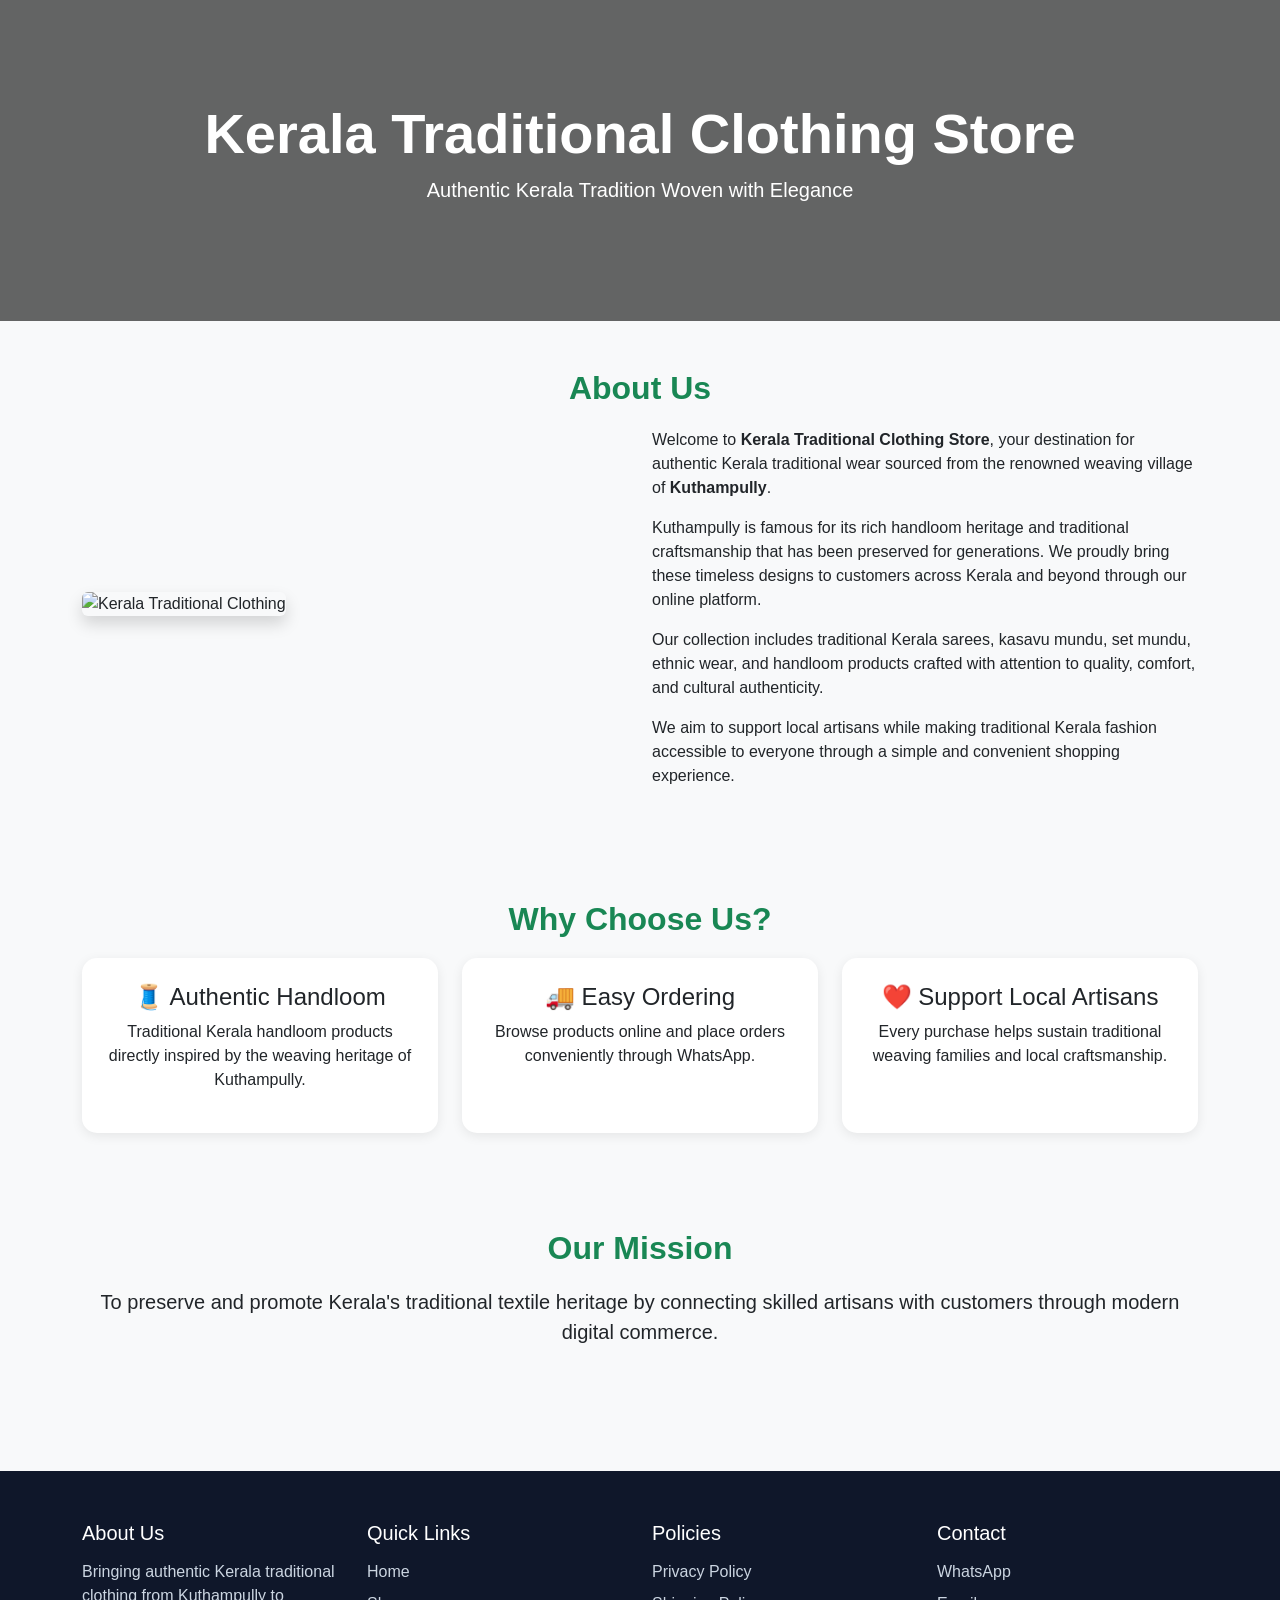
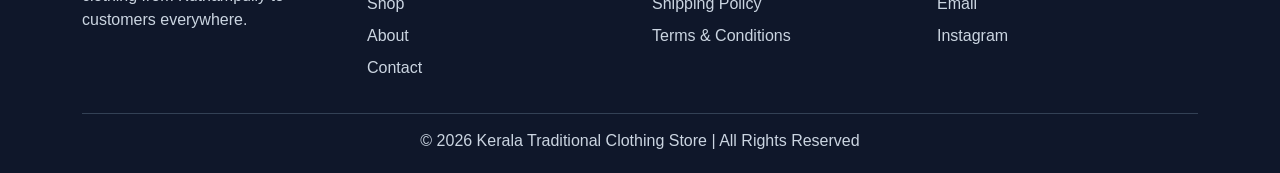
==== about.html @ 45ef2269 "feat: Add core functionality for Kerala Traditional Clothing Store - Implemented sticky navbar with " ====
<!DOCTYPE html>
<html lang="en">

<head>
    <meta charset="UTF-8">
    <meta name="viewport" content="width=device-width, initial-scale=1.0">
    <title>About Us | Kerala Traditional Clothing Store</title>

    <link href="https://cdn.jsdelivr.net/npm/bootstrap@5.3.0/dist/css/bootstrap.min.css" rel="stylesheet">

    <style>
        body {
            background: #f8f9fa;
            font-family: "Segoe UI", sans-serif;
        }

        .hero-section {
            background: linear-gradient(rgba(0,0,0,.6), rgba(0,0,0,.6)),
                        url('https://images.unsplash.com/photo-1521572267360-ee0c2909d518');
            background-size: cover;
            background-position: center;
            color: white;
            padding: 100px 0;
            text-align: center;
        }

        .section-title {
            font-weight: 700;
            margin-bottom: 20px;
            color: #198754;
        }

        .feature-box {
            background: #fff;
            border-radius: 15px;
            padding: 25px;
            height: 100%;
            box-shadow: 0 3px 12px rgba(0,0,0,.08);
            transition: 0.3s;
        }

        .feature-box:hover {
            transform: translateY(-5px);
        }

        .footer {
            background: #0f172a;
            color: #cbd5e1;
            padding: 50px 0 20px;
            margin-top: 60px;
        }

        .footer h5 {
            color: white;
            margin-bottom: 15px;
        }

        .footer a {
            color: #cbd5e1;
            text-decoration: none;
            display: block;
            margin-bottom: 8px;
        }

        .footer a:hover {
            color: white;
        }

        .footer-bottom {
            border-top: 1px solid #334155;
            margin-top: 25px;
            padding-top: 15px;
            text-align: center;
        }
    </style>
</head>

<body>

    <!-- Hero Section -->
    <section class="hero-section">
        <div class="container">
            <h1 class="display-4 fw-bold">Kerala Traditional Clothing Store</h1>
            <p class="lead">Authentic Kerala Tradition Woven with Elegance</p>
        </div>
    </section>

    <!-- About -->
    <section class="py-5">
        <div class="container">

            <h2 class="section-title text-center">About Us</h2>

            <div class="row align-items-center">

                <div class="col-lg-6 mb-4">
                    <img src="https://images.unsplash.com/photo-1521572267360-ee0c2909d518"
                        class="img-fluid rounded shadow"
                        alt="Kerala Traditional Clothing">
                </div>

                <div class="col-lg-6">
                    <p>
                        Welcome to <strong>Kerala Traditional Clothing Store</strong>,
                        your destination for authentic Kerala traditional wear sourced
                        from the renowned weaving village of
                        <strong>Kuthampully</strong>.
                    </p>

                    <p>
                        Kuthampully is famous for its rich handloom heritage and
                        traditional craftsmanship that has been preserved for generations.
                        We proudly bring these timeless designs to customers across
                        Kerala and beyond through our online platform.
                    </p>

                    <p>
                        Our collection includes traditional Kerala sarees, kasavu
                        mundu, set mundu, ethnic wear, and handloom products crafted
                        with attention to quality, comfort, and cultural authenticity.
                    </p>

                    <p>
                        We aim to support local artisans while making traditional Kerala
                        fashion accessible to everyone through a simple and convenient
                        shopping experience.
                    </p>

                </div>

            </div>
        </div>
    </section>

    <!-- Features -->
    <section class="py-5 bg-light">
        <div class="container">

            <h2 class="section-title text-center">Why Choose Us?</h2>

            <div class="row g-4">

                <div class="col-md-4">
                    <div class="feature-box text-center">
                        <h4>🧵 Authentic Handloom</h4>
                        <p>
                            Traditional Kerala handloom products directly inspired by
                            the weaving heritage of Kuthampully.
                        </p>
                    </div>
                </div>

                <div class="col-md-4">
                    <div class="feature-box text-center">
                        <h4>🚚 Easy Ordering</h4>
                        <p>
                            Browse products online and place orders conveniently through
                            WhatsApp.
                        </p>
                    </div>
                </div>

                <div class="col-md-4">
                    <div class="feature-box text-center">
                        <h4>❤️ Support Local Artisans</h4>
                        <p>
                            Every purchase helps sustain traditional weaving families
                            and local craftsmanship.
                        </p>
                    </div>
                </div>

            </div>

        </div>
    </section>

    <!-- Mission -->
    <section class="py-5">
        <div class="container text-center">

            <h2 class="section-title">Our Mission</h2>

            <p class="lead">
                To preserve and promote Kerala's traditional textile heritage by
                connecting skilled artisans with customers through modern digital
                commerce.
            </p>

        </div>
    </section>

    <!-- Footer -->
    <footer class="footer">

        <div class="container">

            <div class="row">

                <div class="col-md-3">
                    <h5>About Us</h5>
                    <p>
                        Bringing authentic Kerala traditional clothing from
                        Kuthampully to customers everywhere.
                    </p>
                </div>

                <div class="col-md-3">
                    <h5>Quick Links</h5>
                    <a href="index.html">Home</a>
                    <a href="shop.html">Shop</a>
                    <a href="about.html">About</a>
                    <a href="contact.html">Contact</a>
                </div>

                <div class="col-md-3">
                    <h5>Policies</h5>
                    <a href="privacy-policy.html">Privacy Policy</a>
                    <a href="shipping-policy.html">Shipping Policy</a>
                    <a href="terms-and-conditions.html">Terms & Conditions</a>
                </div>

                <div class="col-md-3">
                    <h5>Contact</h5>
                    <a href="#">WhatsApp</a>
                    <a href="mailto:info@example.com">Email</a>
                    <a href="#">Instagram</a>
                </div>

            </div>

            <div class="footer-bottom">
                © 2026 Kerala Traditional Clothing Store | All Rights Reserved
            </div>

        </div>

    </footer>

</body>
</html>
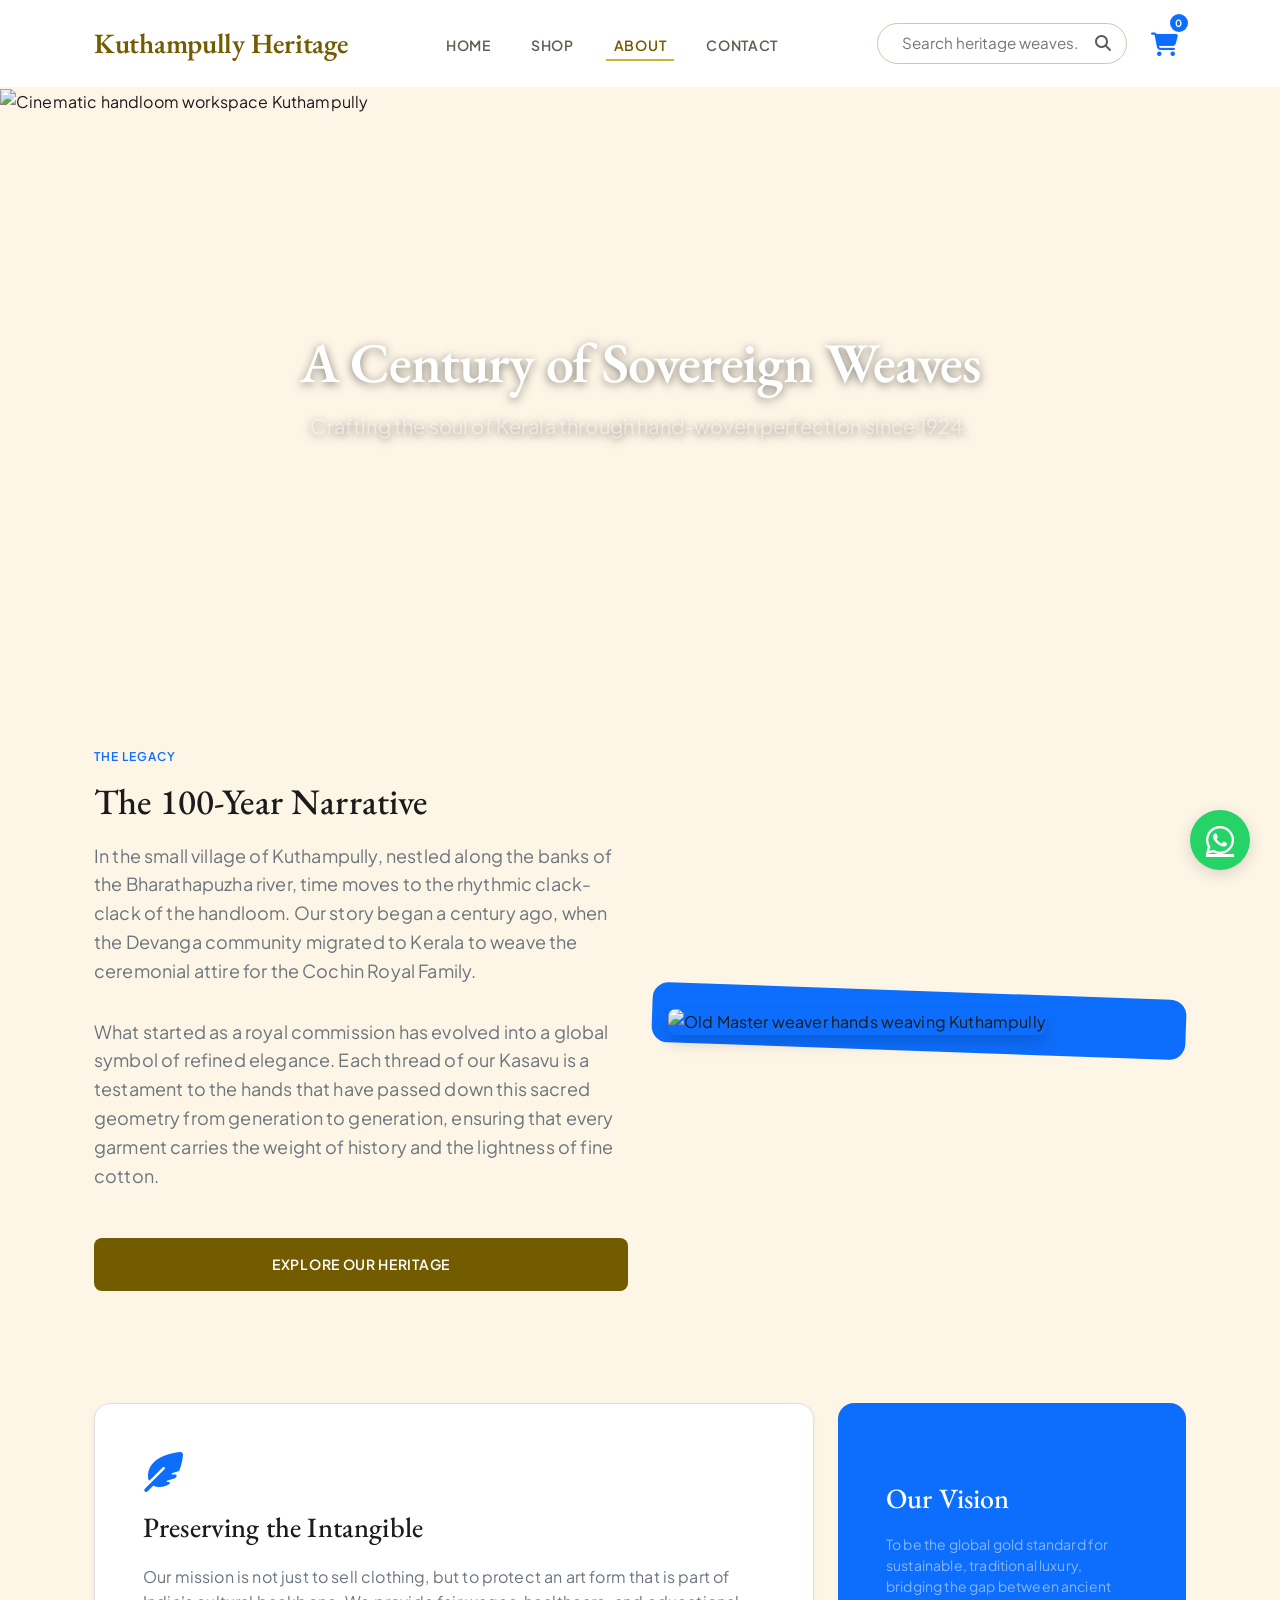
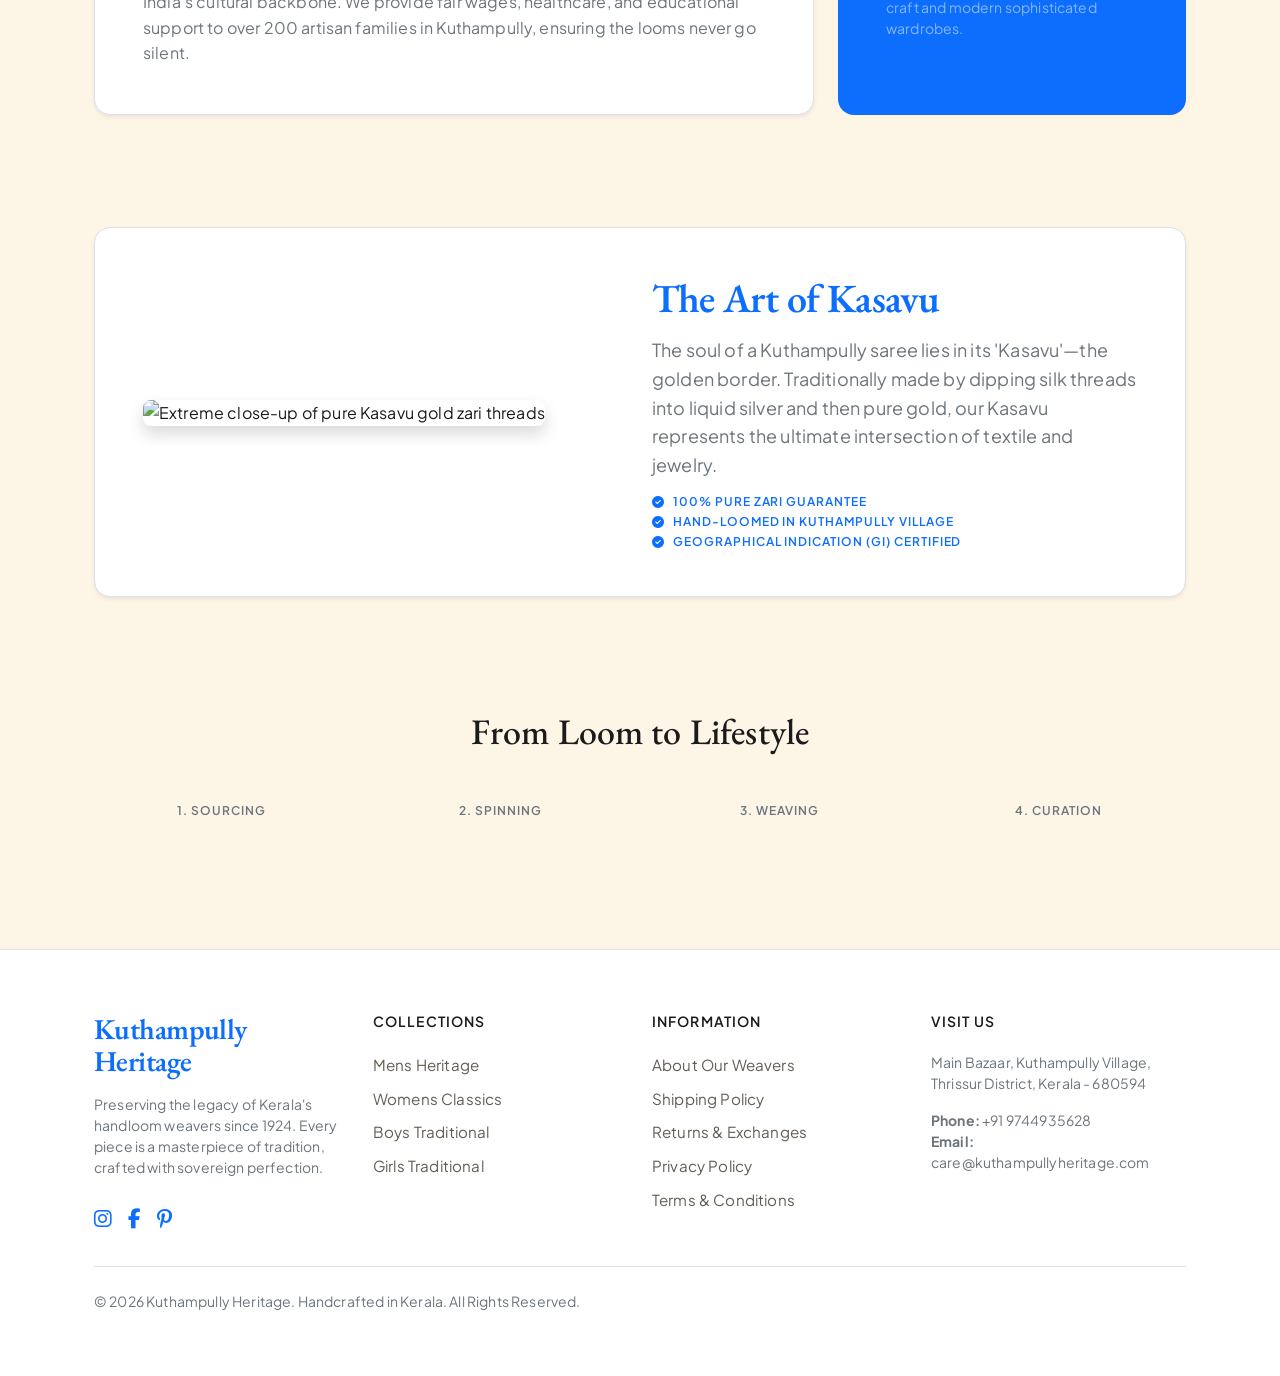
==== commit 71f8881a: "Refactor product and shop pages for Kuthampully Heritage branding; enhance cart functionality with n" ====
--- a/about.html
+++ b/about.html
@@ -1,241 +1,173 @@
 <!DOCTYPE html>
 <html lang="en">
+<head>
+  <meta charset="UTF-8">
+  <meta name="viewport" content="width=device-width, initial-scale=1.0">
+  <title>Our Story | Kuthampully Heritage</title>
+  <meta name="description" content="Learn about our 100-year history. Supporting over 200 weaving families in Kuthampully, Kerala.">
+  
+  <!-- Bootstrap 5 -->
+  <link href="https://cdn.jsdelivr.net/npm/bootstrap@5.3.2/dist/css/bootstrap.min.css" rel="stylesheet">
+  
+  <!-- FontAwesome 6 -->
+  <link href="https://cdnjs.cloudflare.com/ajax/libs/font-awesome/6.4.0/css/all.min.css" rel="stylesheet">
+  
+  <!-- Custom CSS -->
+  <link href="assets/css/style.css" rel="stylesheet">
+</head>
+<body class="bg-surface text-on-surface">
 
-<head>
-    <meta charset="UTF-8">
-    <meta name="viewport" content="width=device-width, initial-scale=1.0">
-    <title>About Us | Kerala Traditional Clothing Store</title>
+  <!-- Header Section -->
+  <header id="site-header"></header>
 
-    <link href="https://cdn.jsdelivr.net/npm/bootstrap@5.3.0/dist/css/bootstrap.min.css" rel="stylesheet">
+  <!-- Hero Section -->
+  <header class="position-relative w-100 overflow-hidden d-flex align-items-center justify-content-center" style="height: 600px;">
+    <div class="position-absolute inset-0 w-100 h-100 z-0">
+      <img class="w-100 h-100 object-fit-cover filter brightness-50" src="https://lh3.googleusercontent.com/aida-public/[base64]" alt="Cinematic handloom workspace Kuthampully">
+    </div>
+    <div class="position-relative z-1 text-center text-white px-3 max-w-lg" style="max-width: 800px;">
+      <h1 class="font-display-lg text-white mb-3" style="font-size: 3.5rem; text-shadow: 0 2px 10px rgba(0,0,0,0.5);">A Century of Sovereign Weaves</h1>
+      <p class="font-body-xl text-white-50 m-0" style="text-shadow: 0 2px 8px rgba(0,0,0,0.5);">Crafting the soul of Kerala through hand-woven perfection since 1924.</p>
+    </div>
+  </header>
 
-    <style>
-        body {
-            background: #f8f9fa;
-            font-family: "Segoe UI", sans-serif;
-        }
-
-        .hero-section {
-            background: linear-gradient(rgba(0,0,0,.6), rgba(0,0,0,.6)),
-                        url('https://images.unsplash.com/photo-1521572267360-ee0c2909d518');
-            background-size: cover;
-            background-position: center;
-            color: white;
-            padding: 100px 0;
-            text-align: center;
-        }
-
-        .section-title {
-            font-weight: 700;
-            margin-bottom: 20px;
-            color: #198754;
-        }
-
-        .feature-box {
-            background: #fff;
-            border-radius: 15px;
-            padding: 25px;
-            height: 100%;
-            box-shadow: 0 3px 12px rgba(0,0,0,.08);
-            transition: 0.3s;
-        }
-
-        .feature-box:hover {
-            transform: translateY(-5px);
-        }
-
-        .footer {
-            background: #0f172a;
-            color: #cbd5e1;
-            padding: 50px 0 20px;
-            margin-top: 60px;
-        }
-
-        .footer h5 {
-            color: white;
-            margin-bottom: 15px;
-        }
-
-        .footer a {
-            color: #cbd5e1;
-            text-decoration: none;
-            display: block;
-            margin-bottom: 8px;
-        }
-
-        .footer a:hover {
-            color: white;
-        }
-
-        .footer-bottom {
-            border-top: 1px solid #334155;
-            margin-top: 25px;
-            padding-top: 15px;
-            text-align: center;
-        }
-    </style>
-</head>
-
-<body>
-
-    <!-- Hero Section -->
-    <section class="hero-section">
-        <div class="container">
-            <h1 class="display-4 fw-bold">Kerala Traditional Clothing Store</h1>
-            <p class="lead">Authentic Kerala Tradition Woven with Elegance</p>
+  <!-- Main Narrative Area -->
+  <main class="container max-w-container-max-width px-3 px-md-4 py-stack-xl d-flex flex-column gap-5">
+    
+    <!-- Narrative Brand section -->
+    <section class="row g-stack-lg align-items-center">
+      <div class="col-12 col-lg-6 d-flex flex-column gap-3">
+        <span class="font-label-md text-primary tracking-widest uppercase">The Legacy</span>
+        <h2 class="font-headline-xl text-neutral-dark mb-0" style="font-size: 2.25rem;">The 100-Year Narrative</h2>
+        <div class="d-flex flex-column gap-3 font-body-lg text-secondary">
+          <p>In the small village of Kuthampully, nestled along the banks of the Bharathapuzha river, time moves to the rhythmic clack-clack of the handloom. Our story began a century ago, when the Devanga community migrated to Kerala to weave the ceremonial attire for the Cochin Royal Family.</p>
+          <p>What started as a royal commission has evolved into a global symbol of refined elegance. Each thread of our Kasavu is a testament to the hands that have passed down this sacred geometry from generation to generation, ensuring that every garment carries the weight of history and the lightness of fine cotton.</p>
         </div>
+        <button class="btn btn-primary-luxe mt-3 py-3 px-4 w-fit" onclick="window.location.href='shop.html'">
+          Explore Our Heritage
+        </button>
+      </div>
+      <div class="col-12 col-lg-6">
+        <div class="position-relative p-3">
+          <div class="position-absolute bg-primary bg-opacity-5 rounded-4" style="inset: 0; transform: rotate(2deg); border-radius: 20px;"></div>
+          <img class="position-relative z-1 rounded-3 shadow w-100 object-fit-cover" style="aspect-ratio: 4/5; border-radius: 16px;" src="https://lh3.googleusercontent.com/aida-public/[base64]" alt="Old Master weaver hands weaving Kuthampully">
+        </div>
+      </div>
     </section>
 
-    <!-- About -->
-    <section class="py-5">
-        <div class="container">
+    <!-- Mission & Vision Bento Grid -->
+    <section class="py-stack-xl">
+      <div class="row g-4">
+        
+        <!-- Left: Preserving block (2 Columns wide) -->
+        <div class="col-12 col-md-8">
+          <div class="bg-white p-5 rounded-4 shadow-sm border h-100 d-flex flex-column justify-content-center" style="border-radius: 16px;">
+            <i class="fa-solid fa-feather-pointed text-primary mb-3" style="font-size: 2.5rem;"></i>
+            <h3 class="font-headline-lg text-neutral-dark mb-3" style="font-size: 1.75rem;">Preserving the Intangible</h3>
+            <p class="font-body-md text-secondary m-0 leading-relaxed">
+              Our mission is not just to sell clothing, but to protect an art form that is part of India's cultural backbone. We provide fair wages, healthcare, and educational support to over 200 artisan families in Kuthampully, ensuring the looms never go silent.
+            </p>
+          </div>
+        </div>
 
-            <h2 class="section-title text-center">About Us</h2>
+        <!-- Right: Vision block (1 Column wide) -->
+        <div class="col-12 col-md-4">
+          <div class="bg-primary text-white p-5 rounded-4 h-100 d-flex flex-column justify-content-center" style="border-radius: 16px;">
+            <h3 class="font-headline-lg text-white mb-3" style="font-size: 1.75rem;">Our Vision</h3>
+            <p class="font-body-sm text-white-50 m-0 leading-relaxed">
+              To be the global gold standard for sustainable, traditional luxury, bridging the gap between ancient craft and modern sophisticated wardrobes.
+            </p>
+          </div>
+        </div>
 
-            <div class="row align-items-center">
-
-                <div class="col-lg-6 mb-4">
-                    <img src="https://images.unsplash.com/photo-1521572267360-ee0c2909d518"
-                        class="img-fluid rounded shadow"
-                        alt="Kerala Traditional Clothing">
-                </div>
-
-                <div class="col-lg-6">
-                    <p>
-                        Welcome to <strong>Kerala Traditional Clothing Store</strong>,
-                        your destination for authentic Kerala traditional wear sourced
-                        from the renowned weaving village of
-                        <strong>Kuthampully</strong>.
-                    </p>
-
-                    <p>
-                        Kuthampully is famous for its rich handloom heritage and
-                        traditional craftsmanship that has been preserved for generations.
-                        We proudly bring these timeless designs to customers across
-                        Kerala and beyond through our online platform.
-                    </p>
-
-                    <p>
-                        Our collection includes traditional Kerala sarees, kasavu
-                        mundu, set mundu, ethnic wear, and handloom products crafted
-                        with attention to quality, comfort, and cultural authenticity.
-                    </p>
-
-                    <p>
-                        We aim to support local artisans while making traditional Kerala
-                        fashion accessible to everyone through a simple and convenient
-                        shopping experience.
-                    </p>
-
-                </div>
-
-            </div>
-        </div>
+      </div>
     </section>
 
-    <!-- Features -->
-    <section class="py-5 bg-light">
-        <div class="container">
-
-            <h2 class="section-title text-center">Why Choose Us?</h2>
-
-            <div class="row g-4">
-
-                <div class="col-md-4">
-                    <div class="feature-box text-center">
-                        <h4>🧵 Authentic Handloom</h4>
-                        <p>
-                            Traditional Kerala handloom products directly inspired by
-                            the weaving heritage of Kuthampully.
-                        </p>
-                    </div>
-                </div>
-
-                <div class="col-md-4">
-                    <div class="feature-box text-center">
-                        <h4>🚚 Easy Ordering</h4>
-                        <p>
-                            Browse products online and place orders conveniently through
-                            WhatsApp.
-                        </p>
-                    </div>
-                </div>
-
-                <div class="col-md-4">
-                    <div class="feature-box text-center">
-                        <h4>❤️ Support Local Artisans</h4>
-                        <p>
-                            Every purchase helps sustain traditional weaving families
-                            and local craftsmanship.
-                        </p>
-                    </div>
-                </div>
-
-            </div>
-
+    <!-- The Kasavu Spotlight -->
+    <section class="bg-white p-4 p-md-5 rounded-4 shadow-sm border" style="border-radius: 16px;">
+      <div class="row g-stack-lg align-items-center">
+        <!-- Zari Image -->
+        <div class="col-12 col-lg-6">
+          <img class="w-100 rounded-3 shadow object-fit-cover" style="max-height: 400px;" src="https://lh3.googleusercontent.com/aida-public/[base64]" alt="Extreme close-up of pure Kasavu gold zari threads">
         </div>
+        <!-- Zari Details -->
+        <div class="col-12 col-lg-6 d-flex flex-column gap-3">
+          <h2 class="font-display-lg text-primary m-0" style="font-size: 2.5rem;">The Art of Kasavu</h2>
+          <p class="font-body-lg text-secondary m-0 leading-relaxed">
+            The soul of a Kuthampully saree lies in its 'Kasavu'—the golden border. Traditionally made by dipping silk threads into liquid silver and then pure gold, our Kasavu represents the ultimate intersection of textile and jewelry.
+          </p>
+          <ul class="list-unstyled d-flex flex-column gap-2 m-0 font-label-lg text-primary" style="font-size: 12px;">
+            <li class="d-flex align-items-center gap-2">
+              <i class="fa-solid fa-circle-check"></i>
+              <span>100% Pure Zari Guarantee</span>
+            </li>
+            <li class="d-flex align-items-center gap-2">
+              <i class="fa-solid fa-circle-check"></i>
+              <span>Hand-loomed in Kuthampully Village</span>
+            </li>
+            <li class="d-flex align-items-center gap-2">
+              <i class="fa-solid fa-circle-check"></i>
+              <span>Geographical Indication (GI) Certified</span>
+            </li>
+          </ul>
+        </div>
+      </div>
     </section>
 
-    <!-- Mission -->
-    <section class="py-5">
-        <div class="container text-center">
+    <!-- Craftsmanship Grid -->
+    <section class="py-stack-xl text-center d-flex flex-column gap-4">
+      <h2 class="font-headline-xl text-neutral-dark m-0" style="font-size: 2.25rem;">From Loom to Lifestyle</h2>
+      
+      <div class="row g-4">
+        <!-- Card 1: Sourcing -->
+        <div class="col-6 col-md-3 group">
+          <div class="ratio ratio-3x4 overflow-hidden rounded-3 mb-3 shadow-sm" style="border-radius: 12px;">
+            <img class="w-100 h-100 object-fit-cover bento-img" src="https://lh3.googleusercontent.com/aida-public/[base64]" alt="Sourcing natural dyes">
+          </div>
+          <span class="font-label-md text-secondary tracking-wider">1. Sourcing</span>
+        </div>
 
-            <h2 class="section-title">Our Mission</h2>
+        <!-- Card 2: Spinning -->
+        <div class="col-6 col-md-3 group">
+          <div class="ratio ratio-3x4 overflow-hidden rounded-3 mb-3 shadow-sm" style="border-radius: 12px;">
+            <img class="w-100 h-100 object-fit-cover bento-img" src="https://lh3.googleusercontent.com/aida-public/[base64]" alt="Cotton thread spinning">
+          </div>
+          <span class="font-label-md text-secondary tracking-wider">2. Spinning</span>
+        </div>
 
-            <p class="lead">
-                To preserve and promote Kerala's traditional textile heritage by
-                connecting skilled artisans with customers through modern digital
-                commerce.
-            </p>
+        <!-- Card 3: Weaving -->
+        <div class="col-6 col-md-3 group">
+          <div class="ratio ratio-3x4 overflow-hidden rounded-3 mb-3 shadow-sm" style="border-radius: 12px;">
+            <img class="w-100 h-100 object-fit-cover bento-img" src="https://lh3.googleusercontent.com/aida-public/[base64]" alt="Manual pit loom weaving">
+          </div>
+          <span class="font-label-md text-secondary tracking-wider">3. Weaving</span>
+        </div>
 
+        <!-- Card 4: Curation -->
+        <div class="col-6 col-md-3 group">
+          <div class="ratio ratio-3x4 overflow-hidden rounded-3 mb-3 shadow-sm" style="border-radius: 12px;">
+            <img class="w-100 h-100 object-fit-cover bento-img" src="https://lh3.googleusercontent.com/aida-public/[base64]" alt="Quality curation checks">
+          </div>
+          <span class="font-label-md text-secondary tracking-wider">4. Curation</span>
         </div>
+      </div>
     </section>
 
-    <!-- Footer -->
-    <footer class="footer">
+  </main>
 
-        <div class="container">
+  <!-- Footer Section -->
+  <footer id="site-footer"></footer>
 
-            <div class="row">
+  <!-- Floating WhatsApp Action -->
+  <a class="whatsapp-float" href="https://wa.me/919847012345" target="_blank" title="Order via WhatsApp">
+    <i class="fa-brands fa-whatsapp"></i>
+  </a>
 
-                <div class="col-md-3">
-                    <h5>About Us</h5>
-                    <p>
-                        Bringing authentic Kerala traditional clothing from
-                        Kuthampully to customers everywhere.
-                    </p>
-                </div>
-
-                <div class="col-md-3">
-                    <h5>Quick Links</h5>
-                    <a href="index.html">Home</a>
-                    <a href="shop.html">Shop</a>
-                    <a href="about.html">About</a>
-                    <a href="contact.html">Contact</a>
-                </div>
-
-                <div class="col-md-3">
-                    <h5>Policies</h5>
-                    <a href="privacy-policy.html">Privacy Policy</a>
-                    <a href="shipping-policy.html">Shipping Policy</a>
-                    <a href="terms-and-conditions.html">Terms & Conditions</a>
-                </div>
-
-                <div class="col-md-3">
-                    <h5>Contact</h5>
-                    <a href="#">WhatsApp</a>
-                    <a href="mailto:info@example.com">Email</a>
-                    <a href="#">Instagram</a>
-                </div>
-
-            </div>
-
-            <div class="footer-bottom">
-                © 2026 Kerala Traditional Clothing Store | All Rights Reserved
-            </div>
-
-        </div>
-
-    </footer>
+  <!-- Scripts -->
+  <script src="assets/js/utils.js" type="module"></script>
+  <script src="assets/js/navbar.js" type="module"></script>
+  <script src="assets/js/cart.js" type="module"></script>
+  <script src="assets/js/footer.js" type="module"></script>
 
 </body>
 </html>
--- a/assets/css/style.css
+++ b/assets/css/style.css
@@ -0,0 +1,481 @@
+@import url('https://fonts.googleapis.com/css2?family=EB+Garamond:ital,wght@0,400..700;1,400..700&family=Plus+Jakarta+Sans:ital,wght@0,200..800;1,200..800&display=swap');
+
+/* Kerala Heritage Luxury Design System */
+:root {
+  --color-primary: #735c00;            /* Kasavu Gold (Deep) */
+  --color-primary-gold: #d4af37;       /* Kasavu Gold (Bright) */
+  --color-secondary: #635e53;          /* Warm Slate Gray */
+  --color-tertiary: #166d13;           /* Emerald Green */
+  --color-tertiary-light: #71c662;     /* Light Emerald Green */
+  --color-bg-base: #fdf5e6;            /* Warm Cream Background */
+  --color-surface-white: #ffffff;      /* Card/Surface White */
+  --color-neutral-dark: #1c1b1b;       /* Deep Charcoal Text */
+  --color-border-subtle: #d0c5af;      /* Soft Outline Gold */
+  --color-container-low: #f6f3f2;      /* Off-white */
+  --color-container-high: #eae7e7;     /* Light Grey */
+  --color-whatsapp: #25d366;           /* WhatsApp Green */
+
+  /* Fonts */
+  --font-display: 'EB Garamond', serif;
+  --font-sans: 'Plus Jakarta Sans', sans-serif;
+  
+  /* Layout scale */
+  --container-max-width: 1280px;
+}
+
+/* Base resets & styling */
+body {
+  background-color: var(--color-bg-base);
+  color: var(--color-neutral-dark);
+  font-family: var(--font-sans);
+  font-size: 16px;
+  line-height: 1.6;
+  letter-spacing: 0.01em;
+  overflow-x: hidden;
+  transition: background-color 0.3s ease;
+}
+
+/* Typography styles */
+.font-display-lg {
+  font-family: var(--font-display);
+  font-weight: 600;
+  line-height: 1.1;
+  letter-spacing: -0.02em;
+}
+.font-headline-xl {
+  font-family: var(--font-display);
+  font-weight: 500;
+  line-height: 1.3;
+}
+.font-headline-lg {
+  font-family: var(--font-display);
+  font-weight: 500;
+  line-height: 1.4;
+}
+.font-body-xl {
+  font-family: var(--font-sans);
+  font-weight: 400;
+  line-height: 1.6;
+  font-size: 1.25rem; /* 20px */
+}
+.font-body-lg {
+  font-family: var(--font-sans);
+  font-weight: 400;
+  line-height: 1.6;
+  font-size: 1.125rem; /* 18px */
+}
+.font-body-md {
+  font-family: var(--font-sans);
+  font-weight: 400;
+  line-height: 1.6;
+  font-size: 1rem; /* 16px */
+}
+.font-body-sm {
+  font-family: var(--font-sans);
+  font-weight: 400;
+  line-height: 1.5;
+  font-size: 0.875rem; /* 14px */
+}
+.font-label-lg {
+  font-family: var(--font-sans);
+  font-size: 0.875rem; /* 14px */
+  font-weight: 600;
+  line-height: 1;
+  letter-spacing: 0.08em;
+  text-transform: uppercase;
+}
+.font-label-md {
+  font-family: var(--font-sans);
+  font-size: 0.75rem; /* 12px */
+  font-weight: 600;
+  line-height: 1;
+  letter-spacing: 0.08em;
+  text-transform: uppercase;
+}
+
+/* Scroll Smoothing */
+html {
+  scroll-behavior: smooth;
+}
+
+/* Custom elevations and elements */
+.luxury-card {
+  background-color: var(--color-surface-white);
+  box-shadow: 0px 4px 20px rgba(28, 27, 27, 0.04);
+  border-radius: 16px;
+  border: 1px solid rgba(208, 197, 175, 0.15);
+  transition: transform 0.3s cubic-bezier(0.16, 1, 0.3, 1), box-shadow 0.3s ease;
+}
+.luxury-card:hover {
+  transform: translateY(-4px);
+  box-shadow: 0px 12px 30px rgba(28, 27, 27, 0.08);
+}
+
+.soft-elevation {
+  box-shadow: 0px 4px 20px rgba(28, 27, 27, 0.04);
+}
+
+.hero-gradient {
+  background: linear-gradient(to bottom, rgba(252, 249, 248, 0) 0%, rgba(252, 249, 248, 0.8) 100%);
+}
+
+.kasavu-shimmer {
+  background: linear-gradient(90deg, transparent, rgba(212, 175, 55, 0.1), transparent);
+  background-size: 200% 100%;
+  animation: shimmer 3s infinite;
+}
+@keyframes shimmer {
+  0% { background-position: -200% 0; }
+  100% { background-position: 200% 0; }
+}
+
+.kasavu-gradient {
+  background: linear-gradient(135deg, var(--color-primary) 0%, var(--color-primary-gold) 100%);
+}
+
+/* Custom Scroll hides */
+.scroll-hide::-webkit-scrollbar { display: none; }
+.scroll-hide { -ms-overflow-style: none; scrollbar-width: none; }
+
+/* Sticky Header Customization */
+#site-header {
+  position: sticky;
+  top: 0;
+  z-index: 1050;
+  transition: all 0.3s ease-in-out;
+}
+#site-header.scrolled {
+  box-shadow: 0 4px 20px rgba(0, 0, 0, 0.05);
+  background-color: rgba(252, 249, 248, 0.95) !important;
+  backdrop-filter: blur(10px);
+}
+#site-header.scrolled .navbar {
+  height: 70px !important;
+}
+
+/* Custom Navbar Links */
+.navbar-brand {
+  font-family: var(--font-display);
+  font-size: 1.75rem;
+  font-weight: 600;
+  color: var(--color-primary) !important;
+  letter-spacing: -0.01em;
+  transition: color 0.3s;
+}
+.nav-link-custom {
+  font-family: var(--font-sans);
+  font-size: 0.875rem;
+  font-weight: 600;
+  letter-spacing: 0.05em;
+  text-transform: uppercase;
+  color: var(--color-secondary) !important;
+  transition: color 0.3s;
+  position: relative;
+  padding-bottom: 4px;
+}
+.nav-link-custom:hover, .nav-link-custom.active {
+  color: var(--color-primary) !important;
+}
+.nav-link-custom::after {
+  content: '';
+  position: absolute;
+  width: 0;
+  height: 2px;
+  bottom: 0;
+  left: 0;
+  background-color: var(--color-primary-gold);
+  transition: width 0.3s ease;
+}
+.nav-link-custom:hover::after, .nav-link-custom.active::after {
+  width: 100%;
+}
+
+/* Category Bento Grid */
+.bento-img {
+  transition: transform 0.7s cubic-bezier(0.16, 1, 0.3, 1);
+}
+.group:hover .bento-img {
+  transform: scale(1.05);
+}
+
+/* Product Cards Custom Styling */
+.product-grid-card {
+  transition: transform 0.3s ease, box-shadow 0.3s ease;
+  border-radius: 16px;
+  overflow: hidden;
+  background: var(--color-surface-white);
+  border: 1px solid rgba(208, 197, 175, 0.15);
+  height: 100%;
+}
+.product-grid-card:hover {
+  transform: translateY(-5px);
+  box-shadow: 0 10px 25px rgba(28, 27, 27, 0.08);
+}
+.product-grid-card .img-container {
+  aspect-ratio: 3/4;
+  overflow: hidden;
+  position: relative;
+  background-color: var(--color-container-low);
+}
+.product-grid-card img {
+  width: 100%;
+  height: 100%;
+  object-fit: cover;
+  transition: transform 0.5s ease;
+}
+.product-grid-card:hover img {
+  transform: scale(1.08);
+}
+.product-grid-card .product-badge {
+  position: absolute;
+  top: 12px;
+  left: 12px;
+  z-index: 2;
+  font-size: 11px;
+  font-weight: 600;
+  padding: 4px 10px;
+  border-radius: 4px;
+  text-transform: uppercase;
+  letter-spacing: 0.05em;
+}
+
+/* Buttons overriding */
+.btn-primary-luxe {
+  background-color: var(--color-primary);
+  color: var(--color-surface-white) !important;
+  font-family: var(--font-sans);
+  font-size: 0.875rem;
+  font-weight: 600;
+  letter-spacing: 0.05em;
+  text-transform: uppercase;
+  padding: 12px 24px;
+  border-radius: 8px;
+  border: none;
+  transition: all 0.3s;
+}
+.btn-primary-luxe:hover {
+  background-color: var(--color-primary-gold);
+  box-shadow: 0 4px 12px rgba(115, 92, 0, 0.2);
+  transform: translateY(-1px);
+}
+.btn-primary-luxe:active {
+  transform: translateY(1px);
+}
+
+.btn-secondary-luxe {
+  background-color: transparent;
+  color: var(--color-neutral-dark);
+  font-family: var(--font-sans);
+  font-size: 0.875rem;
+  font-weight: 600;
+  letter-spacing: 0.05em;
+  text-transform: uppercase;
+  padding: 12px 24px;
+  border-radius: 8px;
+  border: 1px solid var(--color-border-subtle);
+  transition: all 0.3s;
+}
+.btn-secondary-luxe:hover {
+  background-color: var(--color-container-low);
+  border-color: var(--color-neutral-dark);
+}
+
+.btn-whatsapp-luxe {
+  background-color: var(--color-whatsapp);
+  color: #ffffff !important;
+  font-family: var(--font-sans);
+  font-size: 0.875rem;
+  font-weight: 600;
+  letter-spacing: 0.05em;
+  text-transform: uppercase;
+  padding: 14px 28px;
+  border-radius: 12px;
+  border: none;
+  box-shadow: 0 4px 15px rgba(37, 211, 102, 0.2);
+  transition: all 0.3s;
+}
+.btn-whatsapp-luxe:hover {
+  box-shadow: 0 6px 20px rgba(37, 211, 102, 0.3);
+  filter: brightness(0.95);
+  transform: translateY(-1px);
+}
+
+/* Category Filter Cards */
+.category-pill {
+  background: var(--color-surface-white);
+  padding: 12px 24px;
+  border-radius: 30px;
+  cursor: pointer;
+  white-space: nowrap;
+  box-shadow: 0 2px 6px rgba(0,0,0,0.03);
+  border: 1px solid rgba(208, 197, 175, 0.2);
+  font-family: var(--font-sans);
+  font-size: 0.875rem;
+  font-weight: 500;
+  color: var(--color-secondary);
+  transition: all 0.2s;
+}
+.category-pill:hover, .category-pill.active {
+  background: var(--color-primary);
+  color: var(--color-surface-white);
+  border-color: var(--color-primary);
+}
+
+/* Floating WhatsApp Button */
+.whatsapp-float {
+  position: fixed;
+  bottom: 30px;
+  right: 30px;
+  width: 60px;
+  height: 60px;
+  background-color: var(--color-whatsapp);
+  color: white !important;
+  border-radius: 50%;
+  display: flex;
+  align-items: center;
+  justify-content: center;
+  box-shadow: 0 4px 15px rgba(0, 0, 0, 0.15);
+  font-size: 32px;
+  z-index: 1000;
+  transition: all 0.3s cubic-bezier(0.175, 0.885, 0.32, 1.275);
+}
+.whatsapp-float:hover {
+  transform: scale(1.1);
+}
+
+/* Custom inputs */
+.form-control-luxe {
+  background-color: var(--color-surface-white);
+  border: 1px solid var(--color-border-subtle);
+  padding: 12px 16px;
+  border-radius: 8px;
+  font-family: var(--font-sans);
+  font-size: 0.95rem;
+  color: var(--color-neutral-dark);
+  transition: all 0.3s;
+}
+.form-control-luxe:focus {
+  background-color: var(--color-surface-white);
+  border-color: var(--color-primary);
+  box-shadow: 0 0 0 1px var(--color-primary);
+  outline: none;
+}
+
+/* Trust badge container styling */
+.badge-circle {
+  width: 64px;
+  height: 64px;
+  border-radius: 50%;
+  background-color: rgba(115, 92, 0, 0.08);
+  color: var(--color-primary);
+  display: flex;
+  align-items: center;
+  justify-content: center;
+  font-size: 24px;
+  transition: background-color 0.3s;
+}
+.trust-badge-card:hover .badge-circle {
+  background-color: rgba(115, 92, 0, 0.15);
+}
+
+/* Carousel dots */
+.carousel-indicator-dot {
+  width: 48px;
+  height: 4px;
+  background-color: var(--color-border-subtle);
+  border-radius: 2px;
+  cursor: pointer;
+  transition: background-color 0.3s;
+}
+.carousel-indicator-dot.active {
+  background-color: var(--color-primary);
+}
+
+/* Gallery Thumbnails active states */
+.product-gallery-thumb {
+  border: 2px solid transparent;
+  transition: all 0.2s ease;
+}
+.product-gallery-thumb.active {
+  border-color: var(--color-primary);
+}
+
+/* Responsive fixes */
+@media (max-width: 991px) {
+  #site-header .navbar-brand {
+    font-size: 1.5rem;
+  }
+}
+@media (max-width: 768px) {
+  .font-display-lg {
+    font-size: 2.25rem !important; /* 36px */
+  }
+  .bento-grid-container {
+    height: auto !important;
+  }
+}
+
+/* Custom Footer Links */
+.footer-link {
+  color: var(--color-secondary);
+  text-decoration: none;
+  font-size: 0.95rem;
+  transition: color 0.2s, padding-left 0.2s;
+}
+.footer-link:hover {
+  color: var(--color-primary);
+  padding-left: 4px;
+}
+
+/* Mobile nav-drawer styling */
+.mobile-menu-overlay {
+  position: fixed;
+  inset: 0;
+  background-color: var(--color-bg-base);
+  z-index: 10000;
+  display: flex;
+  flex-direction: column;
+  padding: 24px;
+  transform: translateX(-100%);
+  transition: transform 0.4s cubic-bezier(0.16, 1, 0.3, 1);
+}
+.mobile-menu-overlay.active {
+  transform: translateX(0);
+}
+
+/* Desktop spacing values */
+.py-stack-xl {
+  padding-top: 64px;
+  padding-bottom: 64px;
+}
+.my-stack-xl {
+  margin-top: 64px;
+  margin-bottom: 64px;
+}
+.mb-stack-xl {
+  margin-bottom: 64px;
+}
+.mb-stack-lg {
+  margin-bottom: 32px;
+}
+.mb-stack-md {
+  margin-bottom: 16px;
+}
+.mb-stack-sm {
+  margin-bottom: 8px;
+}
+.mb-stack-xs {
+  margin-bottom: 4px;
+}
+.gap-stack-lg {
+  gap: 32px;
+}
+.gap-stack-md {
+  gap: 16px;
+}
+.gap-stack-sm {
+  gap: 8px;
+}
+.gap-stack-xs {
+  gap: 4px;
+}
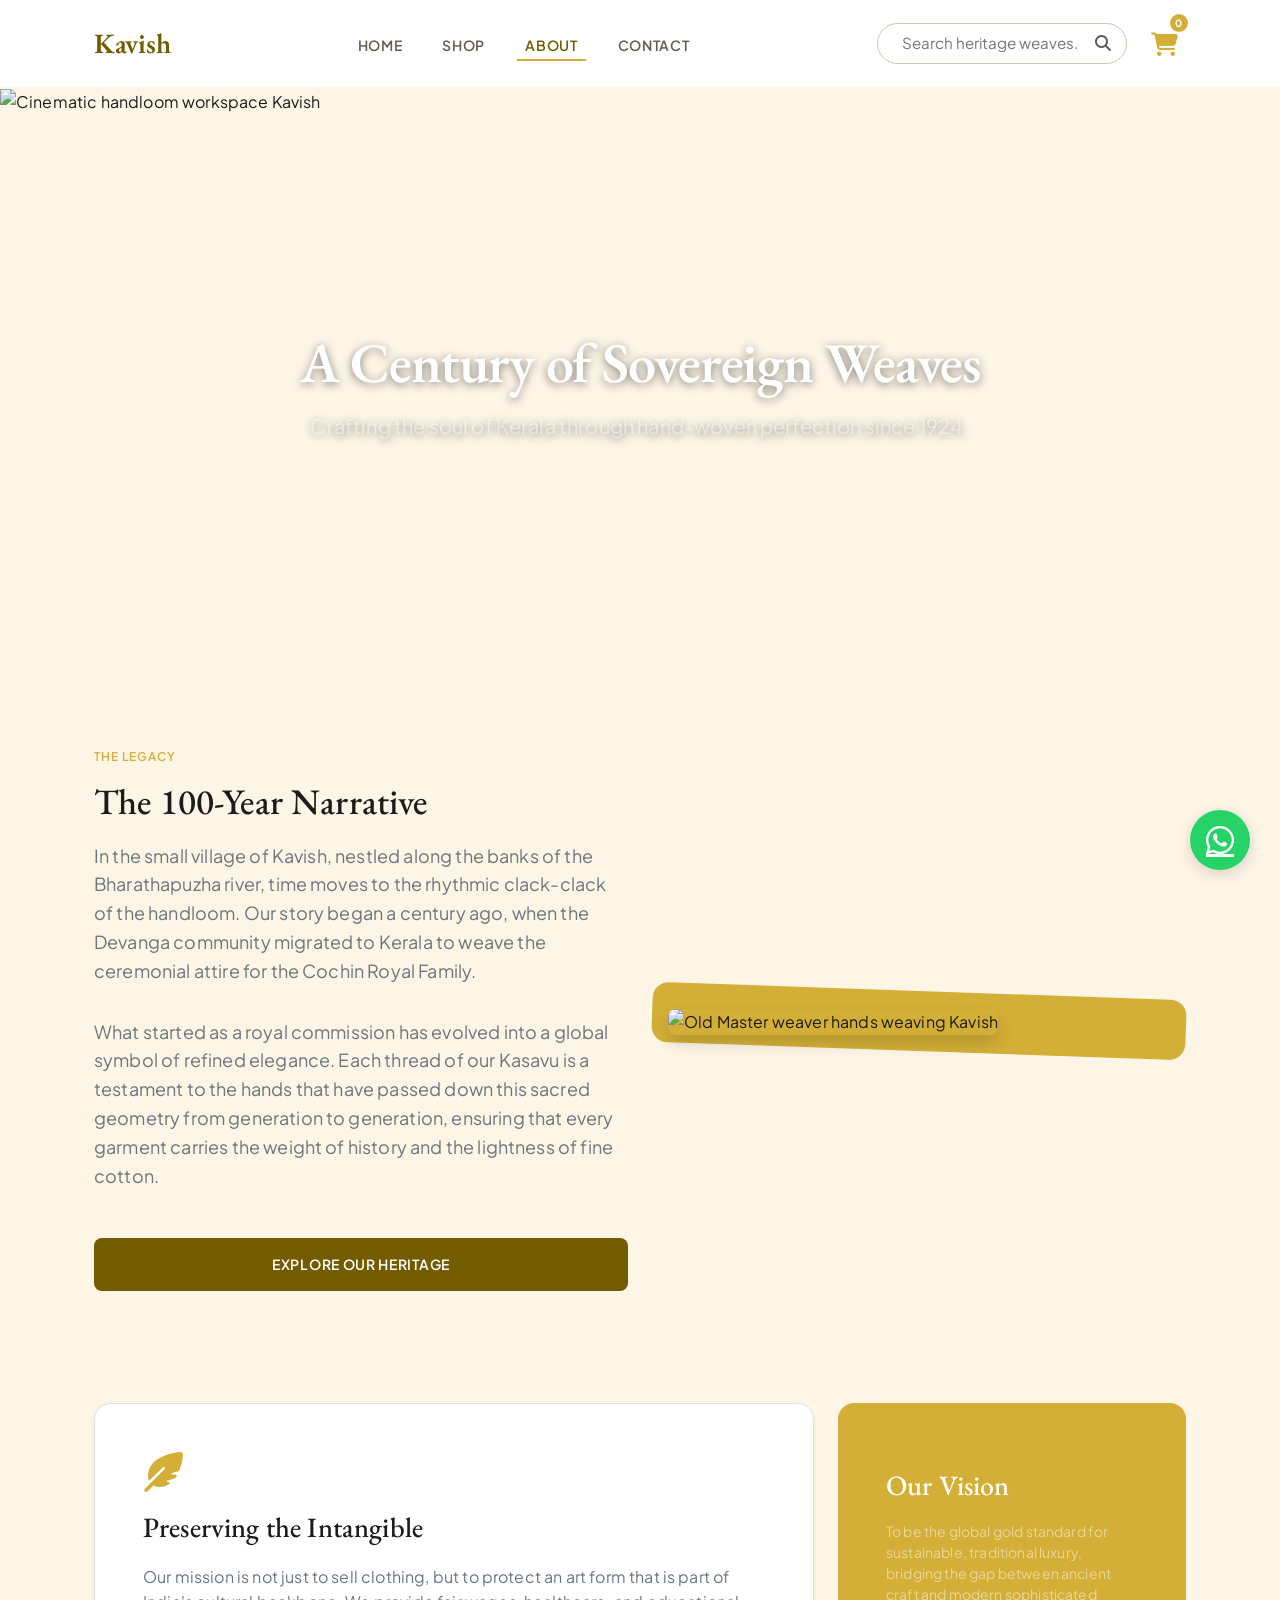
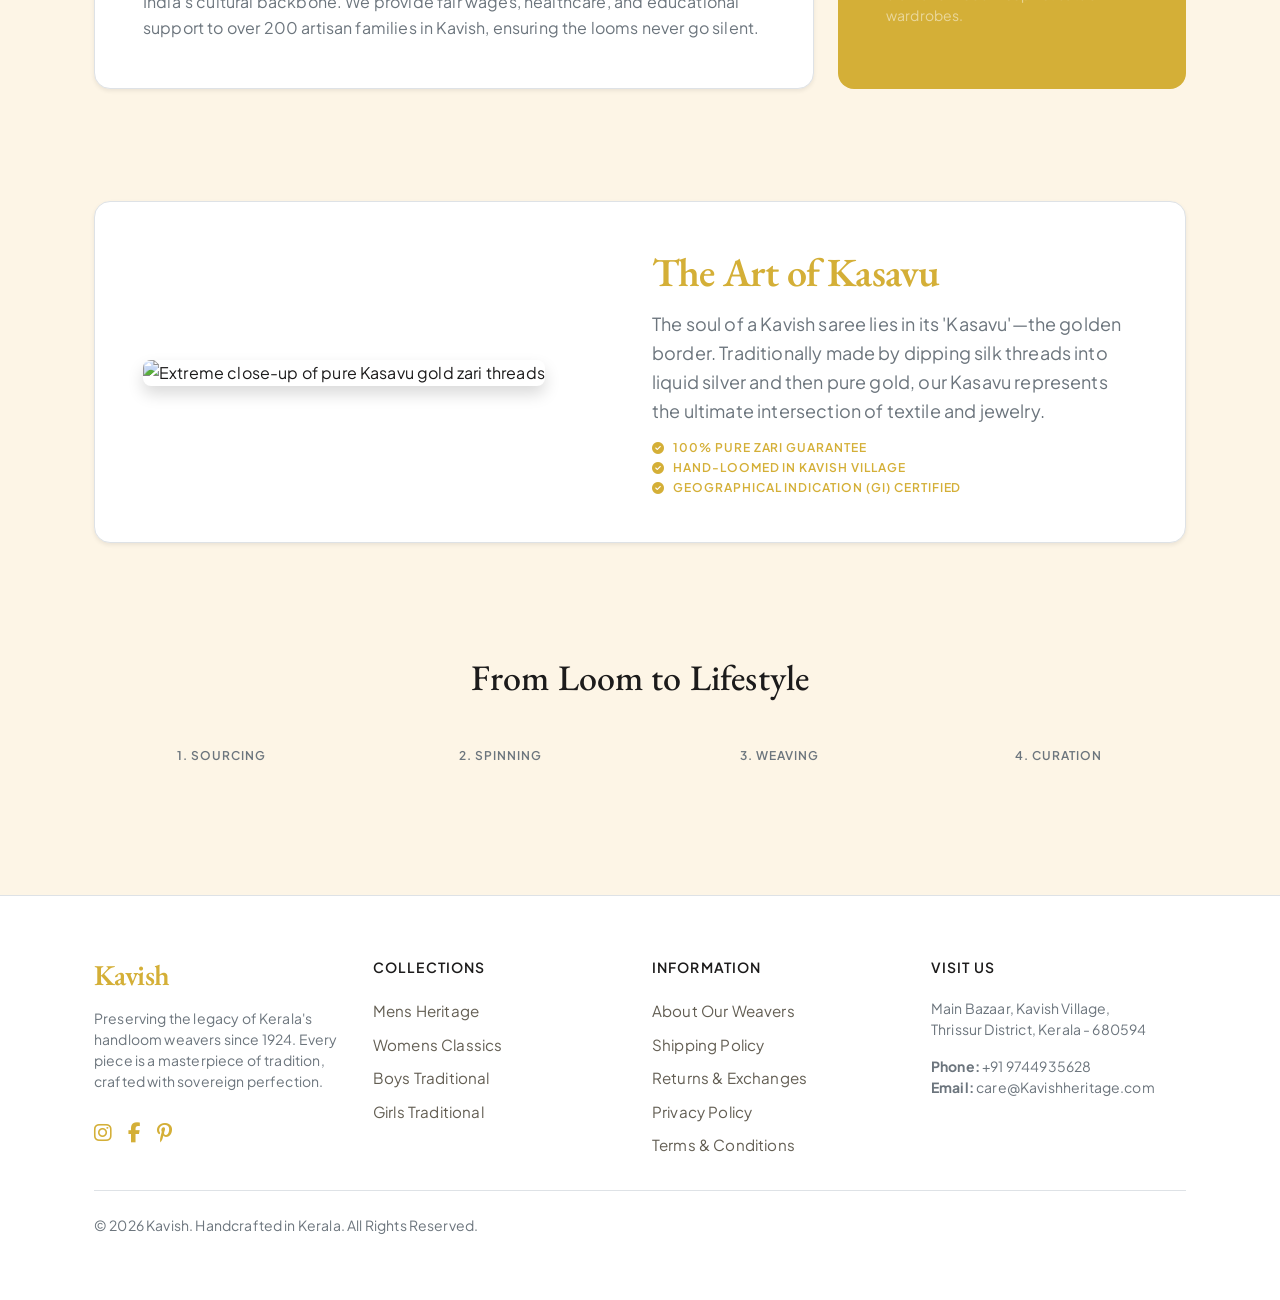
==== commit 80b89cc1: "Refactor brand name from "Kuthampully Heritage" to "Kavish" across all policy and product pages; add" ====
--- a/about.html
+++ b/about.html
@@ -3,8 +3,8 @@
 <head>
   <meta charset="UTF-8">
   <meta name="viewport" content="width=device-width, initial-scale=1.0">
-  <title>Our Story | Kuthampully Heritage</title>
-  <meta name="description" content="Learn about our 100-year history. Supporting over 200 weaving families in Kuthampully, Kerala.">
+  <title>Our Story | Kavish</title>
+  <meta name="description" content="Learn about our 100-year history. Supporting over 200 weaving families in Kavish, Kerala.">
   
   <!-- Bootstrap 5 -->
   <link href="https://cdn.jsdelivr.net/npm/bootstrap@5.3.2/dist/css/bootstrap.min.css" rel="stylesheet">
@@ -23,7 +23,7 @@
   <!-- Hero Section -->
   <header class="position-relative w-100 overflow-hidden d-flex align-items-center justify-content-center" style="height: 600px;">
     <div class="position-absolute inset-0 w-100 h-100 z-0">
-      <img class="w-100 h-100 object-fit-cover filter brightness-50" src="https://lh3.googleusercontent.com/aida-public/[base64]" alt="Cinematic handloom workspace Kuthampully">
+      <img class="w-100 h-100 object-fit-cover filter brightness-50" src="https://lh3.googleusercontent.com/aida-public/[base64]" alt="Cinematic handloom workspace Kavish">
     </div>
     <div class="position-relative z-1 text-center text-white px-3 max-w-lg" style="max-width: 800px;">
       <h1 class="font-display-lg text-white mb-3" style="font-size: 3.5rem; text-shadow: 0 2px 10px rgba(0,0,0,0.5);">A Century of Sovereign Weaves</h1>
@@ -40,7 +40,7 @@
         <span class="font-label-md text-primary tracking-widest uppercase">The Legacy</span>
         <h2 class="font-headline-xl text-neutral-dark mb-0" style="font-size: 2.25rem;">The 100-Year Narrative</h2>
         <div class="d-flex flex-column gap-3 font-body-lg text-secondary">
-          <p>In the small village of Kuthampully, nestled along the banks of the Bharathapuzha river, time moves to the rhythmic clack-clack of the handloom. Our story began a century ago, when the Devanga community migrated to Kerala to weave the ceremonial attire for the Cochin Royal Family.</p>
+          <p>In the small village of Kavish, nestled along the banks of the Bharathapuzha river, time moves to the rhythmic clack-clack of the handloom. Our story began a century ago, when the Devanga community migrated to Kerala to weave the ceremonial attire for the Cochin Royal Family.</p>
           <p>What started as a royal commission has evolved into a global symbol of refined elegance. Each thread of our Kasavu is a testament to the hands that have passed down this sacred geometry from generation to generation, ensuring that every garment carries the weight of history and the lightness of fine cotton.</p>
         </div>
         <button class="btn btn-primary-luxe mt-3 py-3 px-4 w-fit" onclick="window.location.href='shop.html'">
@@ -50,7 +50,7 @@
       <div class="col-12 col-lg-6">
         <div class="position-relative p-3">
           <div class="position-absolute bg-primary bg-opacity-5 rounded-4" style="inset: 0; transform: rotate(2deg); border-radius: 20px;"></div>
-          <img class="position-relative z-1 rounded-3 shadow w-100 object-fit-cover" style="aspect-ratio: 4/5; border-radius: 16px;" src="https://lh3.googleusercontent.com/aida-public/[base64]" alt="Old Master weaver hands weaving Kuthampully">
+          <img class="position-relative z-1 rounded-3 shadow w-100 object-fit-cover" style="aspect-ratio: 4/5; border-radius: 16px;" src="https://lh3.googleusercontent.com/aida-public/[base64]" alt="Old Master weaver hands weaving Kavish">
         </div>
       </div>
     </section>
@@ -65,7 +65,7 @@
             <i class="fa-solid fa-feather-pointed text-primary mb-3" style="font-size: 2.5rem;"></i>
             <h3 class="font-headline-lg text-neutral-dark mb-3" style="font-size: 1.75rem;">Preserving the Intangible</h3>
             <p class="font-body-md text-secondary m-0 leading-relaxed">
-              Our mission is not just to sell clothing, but to protect an art form that is part of India's cultural backbone. We provide fair wages, healthcare, and educational support to over 200 artisan families in Kuthampully, ensuring the looms never go silent.
+              Our mission is not just to sell clothing, but to protect an art form that is part of India's cultural backbone. We provide fair wages, healthcare, and educational support to over 200 artisan families in Kavish, ensuring the looms never go silent.
             </p>
           </div>
         </div>
@@ -94,7 +94,7 @@
         <div class="col-12 col-lg-6 d-flex flex-column gap-3">
           <h2 class="font-display-lg text-primary m-0" style="font-size: 2.5rem;">The Art of Kasavu</h2>
           <p class="font-body-lg text-secondary m-0 leading-relaxed">
-            The soul of a Kuthampully saree lies in its 'Kasavu'—the golden border. Traditionally made by dipping silk threads into liquid silver and then pure gold, our Kasavu represents the ultimate intersection of textile and jewelry.
+            The soul of a Kavish saree lies in its 'Kasavu'—the golden border. Traditionally made by dipping silk threads into liquid silver and then pure gold, our Kasavu represents the ultimate intersection of textile and jewelry.
           </p>
           <ul class="list-unstyled d-flex flex-column gap-2 m-0 font-label-lg text-primary" style="font-size: 12px;">
             <li class="d-flex align-items-center gap-2">
@@ -103,7 +103,7 @@
             </li>
             <li class="d-flex align-items-center gap-2">
               <i class="fa-solid fa-circle-check"></i>
-              <span>Hand-loomed in Kuthampully Village</span>
+              <span>Hand-loomed in Kavish Village</span>
             </li>
             <li class="d-flex align-items-center gap-2">
               <i class="fa-solid fa-circle-check"></i>
--- a/assets/css/style.css
+++ b/assets/css/style.css
@@ -14,6 +14,12 @@
   --color-container-low: #f6f3f2;      /* Off-white */
   --color-container-high: #eae7e7;     /* Light Grey */
   --color-whatsapp: #25d366;           /* WhatsApp Green */
+
+  /* Override Bootstrap's default blue primary */
+  --bs-primary: #D4AF37;
+  --bs-primary-rgb: 212, 175, 55;
+  --bs-secondary: #5A3E1B;
+  --bs-light: #FFF8E7;
 
   /* Fonts */
   --font-display: 'EB Garamond', serif;
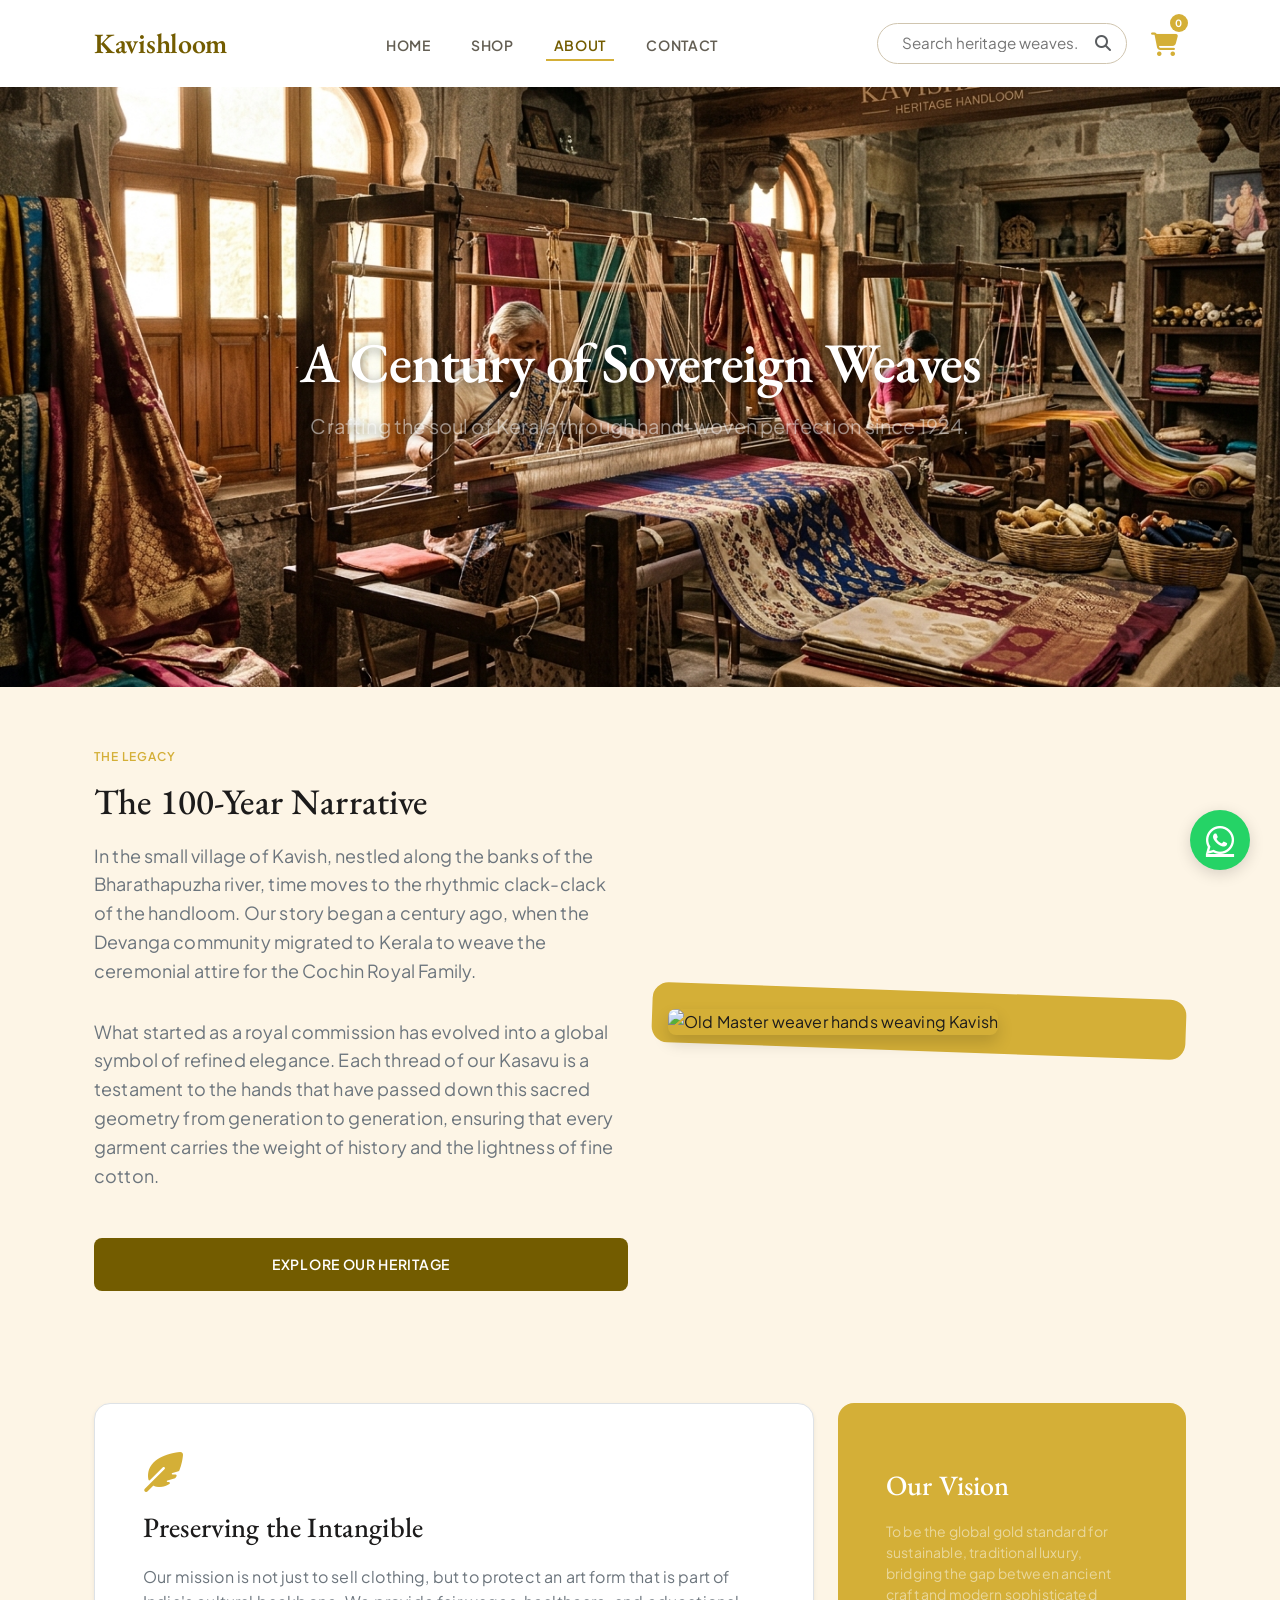
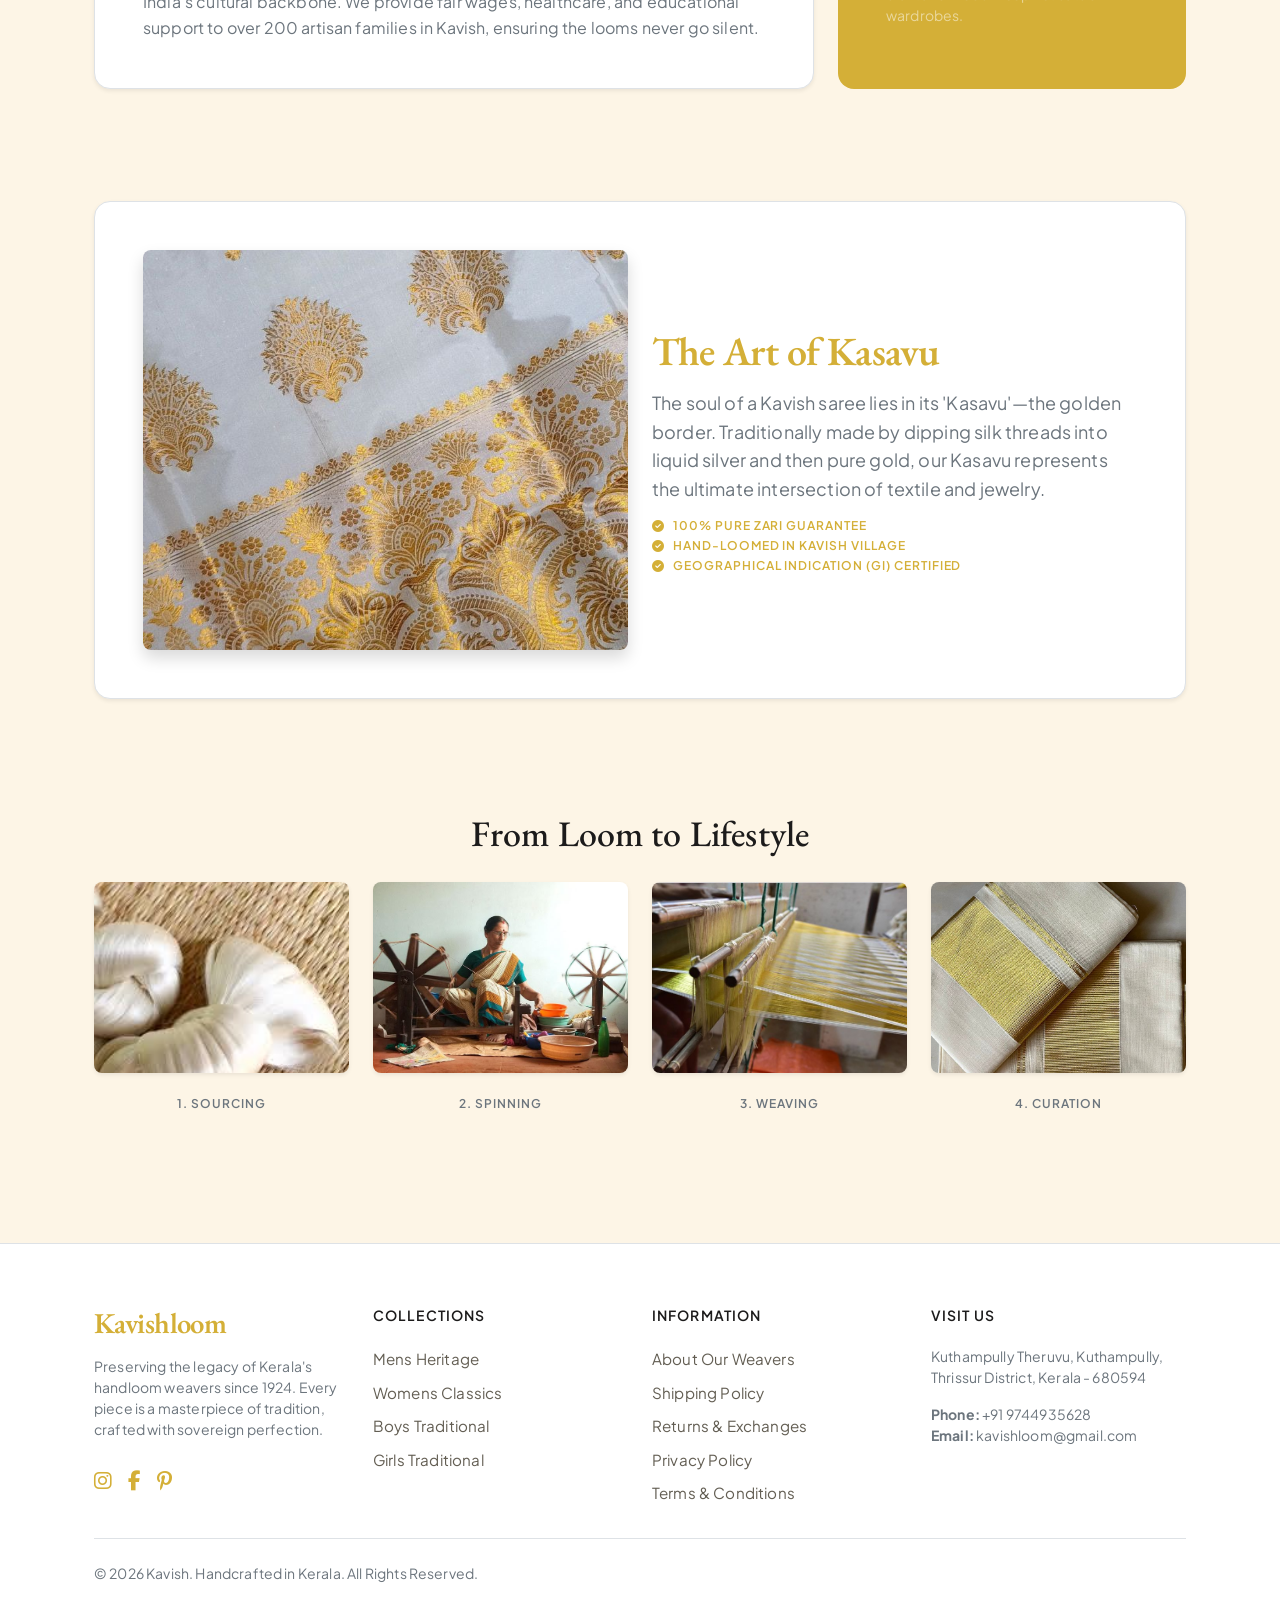
==== commit 7ab6f73d: "Refactor code structure for improved readability and maintainability" ====
--- a/about.html
+++ b/about.html
@@ -23,7 +23,7 @@
   <!-- Hero Section -->
   <header class="position-relative w-100 overflow-hidden d-flex align-items-center justify-content-center" style="height: 600px;">
     <div class="position-absolute inset-0 w-100 h-100 z-0">
-      <img class="w-100 h-100 object-fit-cover filter brightness-50" src="https://lh3.googleusercontent.com/aida-public/[base64]" alt="Cinematic handloom workspace Kavish">
+      <img class="w-100 h-100 object-fit-cover filter brightness-20" src="assets/img/about.png" alt="Cinematic handloom workspace Kavish">
     </div>
     <div class="position-relative z-1 text-center text-white px-3 max-w-lg" style="max-width: 800px;">
       <h1 class="font-display-lg text-white mb-3" style="font-size: 3.5rem; text-shadow: 0 2px 10px rgba(0,0,0,0.5);">A Century of Sovereign Weaves</h1>
@@ -88,7 +88,7 @@
       <div class="row g-stack-lg align-items-center">
         <!-- Zari Image -->
         <div class="col-12 col-lg-6">
-          <img class="w-100 rounded-3 shadow object-fit-cover" style="max-height: 400px;" src="https://lh3.googleusercontent.com/aida-public/[base64]" alt="Extreme close-up of pure Kasavu gold zari threads">
+          <img class="w-100 rounded-3 shadow object-fit-cover" style="max-height: 400px;" src="/assets/img/The Art of Kasavu.jpg" alt="Extreme close-up of pure Kasavu gold zari threads">
         </div>
         <!-- Zari Details -->
         <div class="col-12 col-lg-6 d-flex flex-column gap-3">
@@ -121,32 +121,32 @@
       <div class="row g-4">
         <!-- Card 1: Sourcing -->
         <div class="col-6 col-md-3 group">
-          <div class="ratio ratio-3x4 overflow-hidden rounded-3 mb-3 shadow-sm" style="border-radius: 12px;">
-            <img class="w-100 h-100 object-fit-cover bento-img" src="https://lh3.googleusercontent.com/aida-public/[base64]" alt="Sourcing natural dyes">
+          <div class="ratio ratio-4x3 overflow-hidden rounded-3 mb-3 shadow-sm">
+            <img class="w-100 h-100 object-fit-cover bento-img" src="assets/img/sourcing.jpg" alt="Quality curation checks">
           </div>
           <span class="font-label-md text-secondary tracking-wider">1. Sourcing</span>
         </div>
 
         <!-- Card 2: Spinning -->
         <div class="col-6 col-md-3 group">
-          <div class="ratio ratio-3x4 overflow-hidden rounded-3 mb-3 shadow-sm" style="border-radius: 12px;">
-            <img class="w-100 h-100 object-fit-cover bento-img" src="https://lh3.googleusercontent.com/aida-public/[base64]" alt="Cotton thread spinning">
+          <div class="ratio ratio-4x3 overflow-hidden rounded-3 mb-3 shadow-sm">
+            <img class="w-100 h-100 object-fit-cover bento-img" src="assets/img/spinning.jpg" alt="Quality curation checks">
           </div>
           <span class="font-label-md text-secondary tracking-wider">2. Spinning</span>
         </div>
 
         <!-- Card 3: Weaving -->
         <div class="col-6 col-md-3 group">
-          <div class="ratio ratio-3x4 overflow-hidden rounded-3 mb-3 shadow-sm" style="border-radius: 12px;">
-            <img class="w-100 h-100 object-fit-cover bento-img" src="https://lh3.googleusercontent.com/aida-public/[base64]" alt="Manual pit loom weaving">
+          <div class="ratio ratio-4x3 overflow-hidden rounded-3 mb-3 shadow-sm">
+            <img class="w-100 h-100 object-fit-cover bento-img" src="assets/img/weaving.jpg" alt="Quality curation checks">
           </div>
           <span class="font-label-md text-secondary tracking-wider">3. Weaving</span>
         </div>
 
         <!-- Card 4: Curation -->
         <div class="col-6 col-md-3 group">
-          <div class="ratio ratio-3x4 overflow-hidden rounded-3 mb-3 shadow-sm" style="border-radius: 12px;">
-            <img class="w-100 h-100 object-fit-cover bento-img" src="https://lh3.googleusercontent.com/aida-public/[base64]" alt="Quality curation checks">
+          <div class="ratio ratio-4x3 overflow-hidden rounded-3 mb-3 shadow-sm">
+            <img class="w-100 h-100 object-fit-cover bento-img" src="assets/img/curation.jpg" alt="Quality curation checks">
           </div>
           <span class="font-label-md text-secondary tracking-wider">4. Curation</span>
         </div>
--- a/assets/css/style.css
+++ b/assets/css/style.css
@@ -28,6 +28,18 @@
   /* Layout scale */
   --container-max-width: 1280px;
 }
+
+.hero-gold-overlay {
+  background:
+  linear-gradient(
+  360deg,
+  rgba(255, 255, 255, 0.9) 0%,
+  rgba(255, 255, 255, 0.7) 35%,
+  rgba(209, 194, 108, 0.25) 70%,
+  transparent 100%
+  );
+  }
+
 
 /* Base resets & styling */
 body {
@@ -380,6 +392,9 @@
   font-size: 24px;
   transition: background-color 0.3s;
 }
+
+
+
 .trust-badge-card:hover .badge-circle {
   background-color: rgba(115, 92, 0, 0.15);
 }
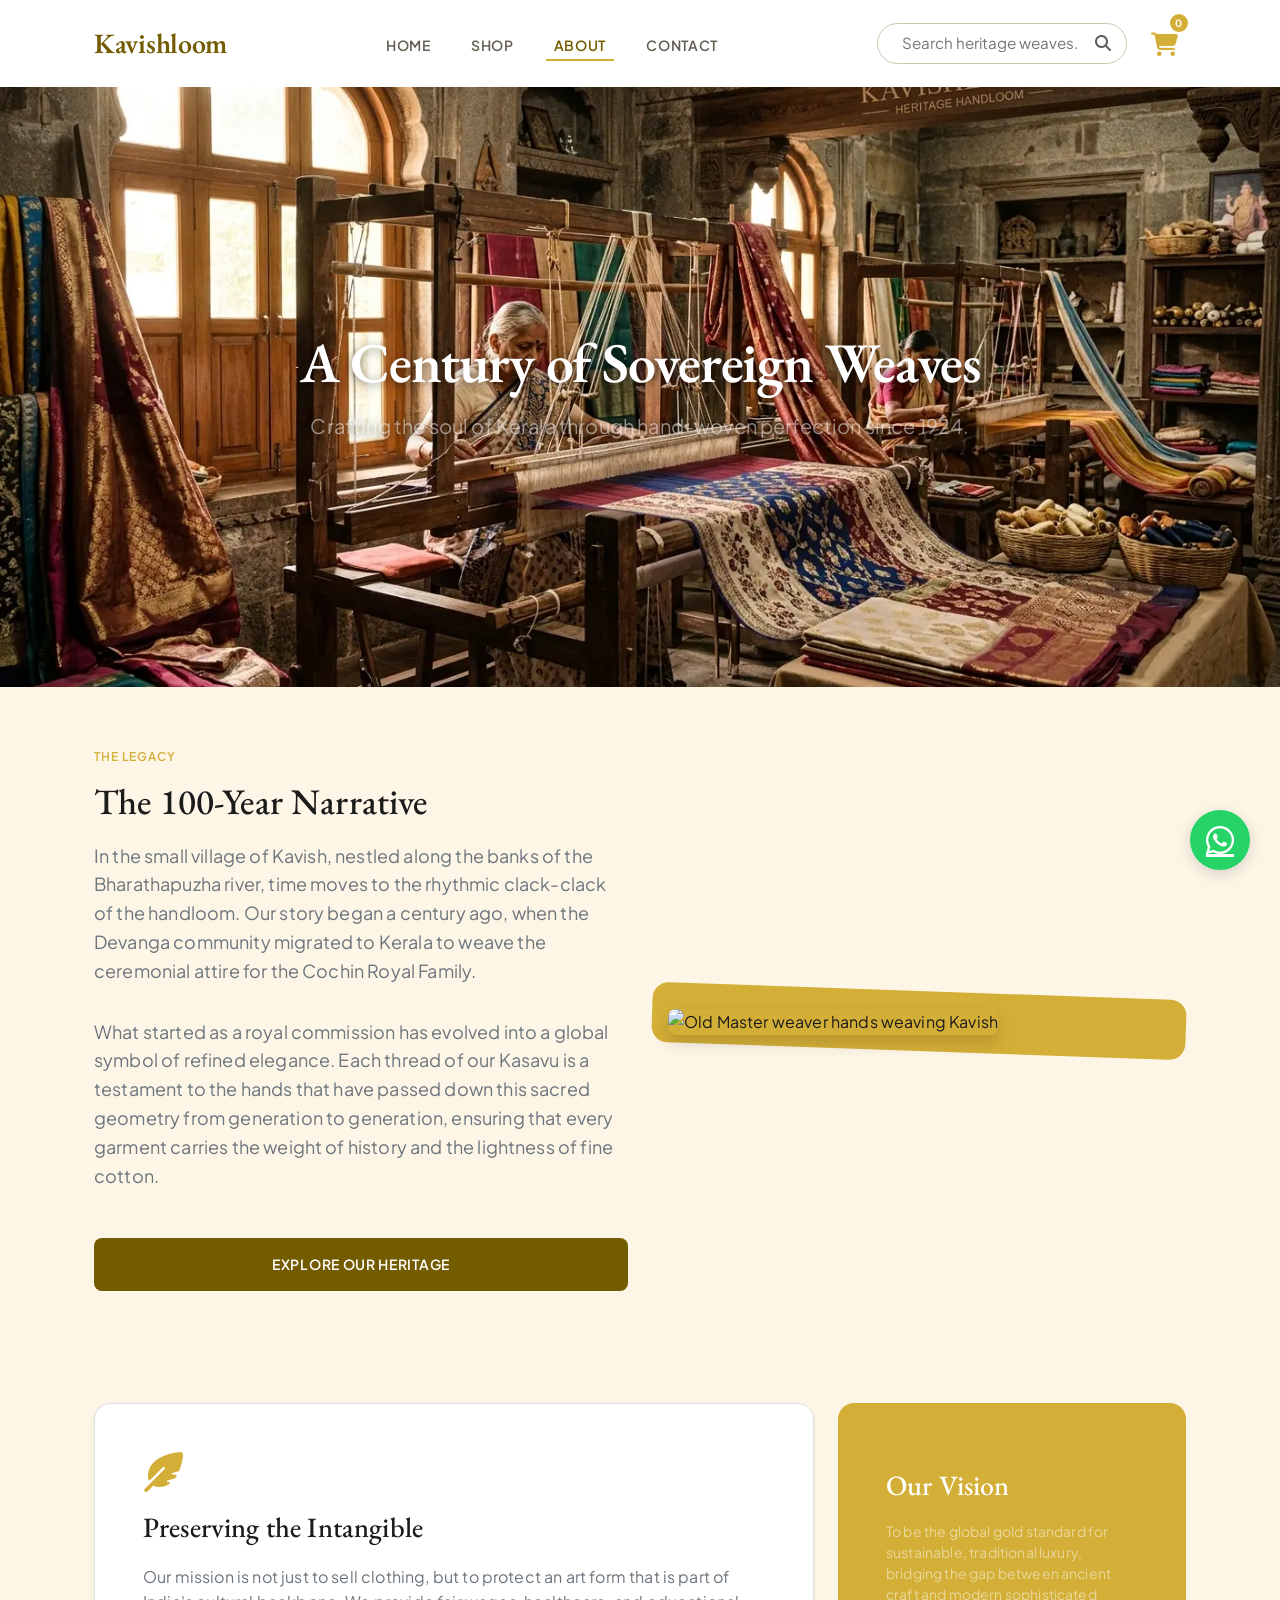
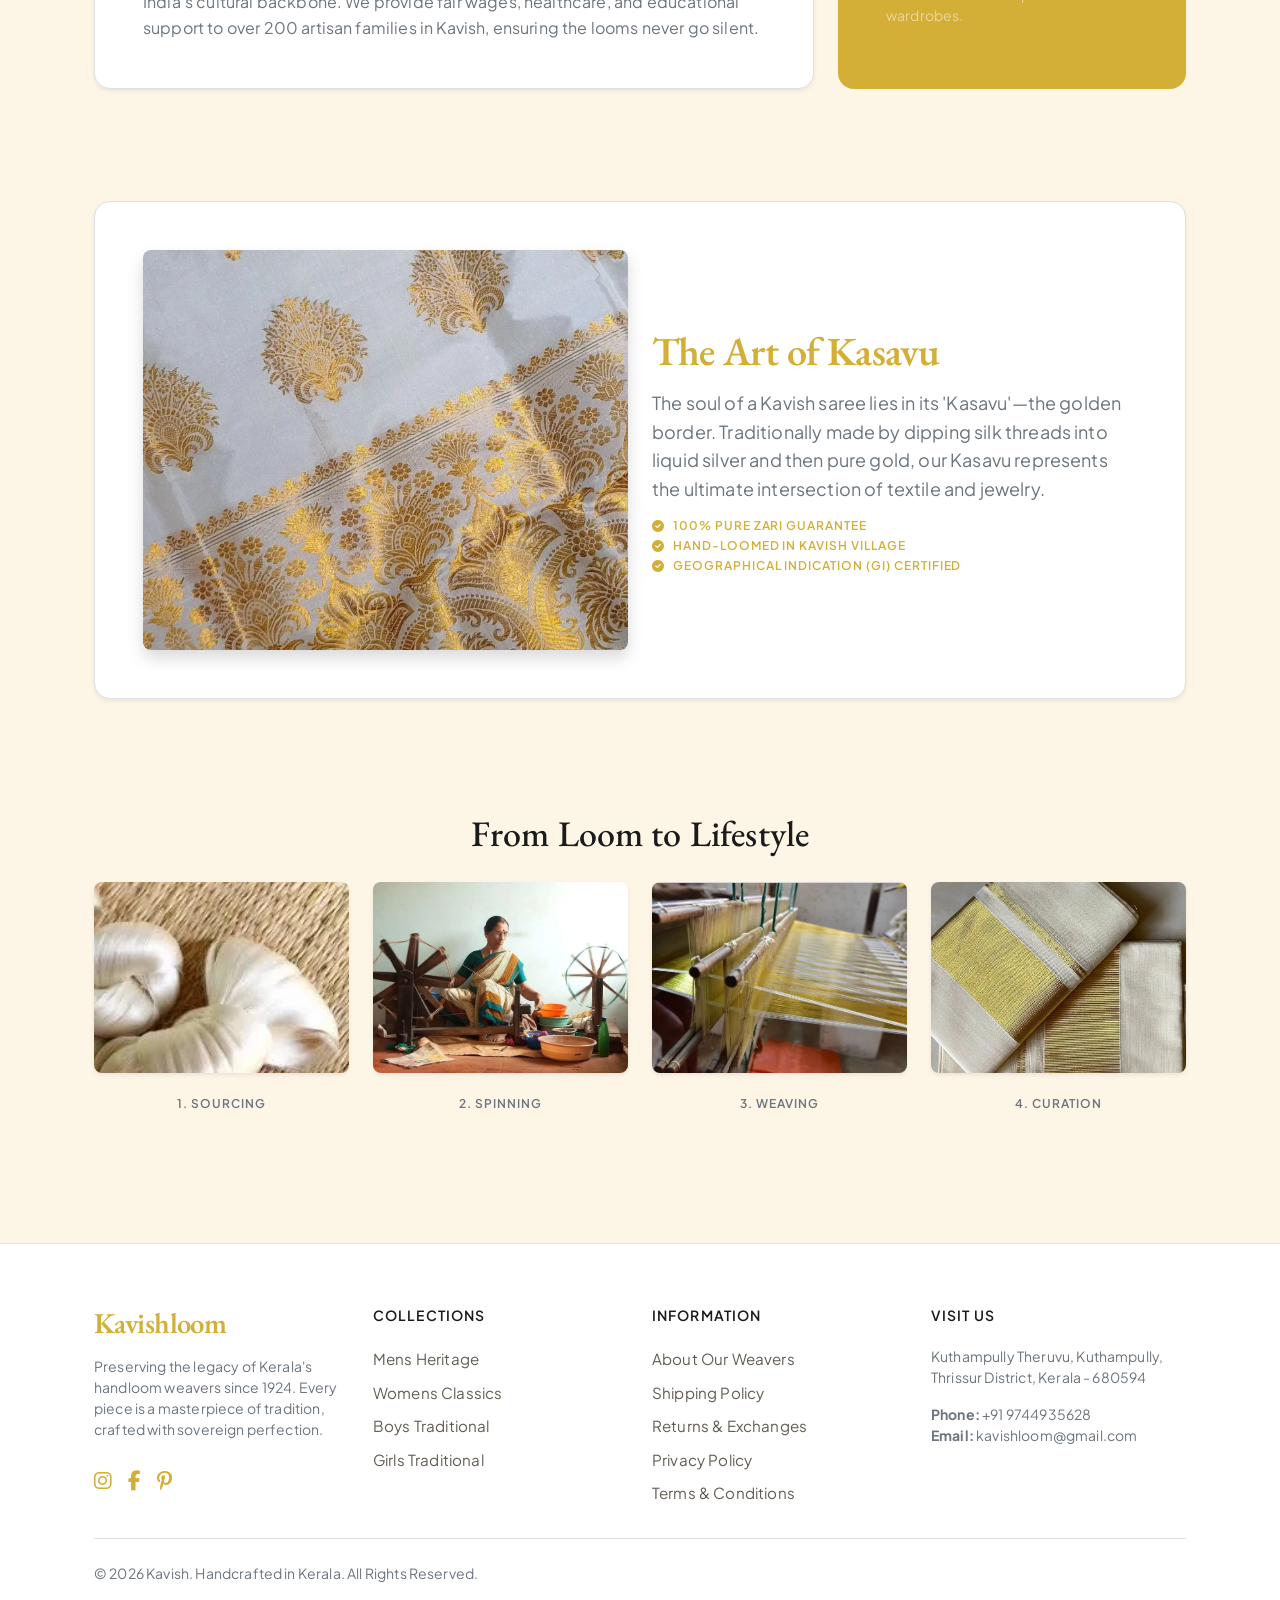
==== commit 88b7698e: "Refactor code structure for improved readability and maintainability" ====
--- a/about.html
+++ b/about.html
@@ -23,7 +23,7 @@
   <!-- Hero Section -->
   <header class="position-relative w-100 overflow-hidden d-flex align-items-center justify-content-center" style="height: 600px;">
     <div class="position-absolute inset-0 w-100 h-100 z-0">
-      <img class="w-100 h-100 object-fit-cover filter brightness-20" src="assets/img/about.png" alt="Cinematic handloom workspace Kavish">
+      <img class="w-100 h-100 object-fit-cover filter brightness-20" src="assets/img/about.webp" alt="Cinematic handloom workspace Kavish">
     </div>
     <div class="position-relative z-1 text-center text-white px-3 max-w-lg" style="max-width: 800px;">
       <h1 class="font-display-lg text-white mb-3" style="font-size: 3.5rem; text-shadow: 0 2px 10px rgba(0,0,0,0.5);">A Century of Sovereign Weaves</h1>
@@ -88,7 +88,7 @@
       <div class="row g-stack-lg align-items-center">
         <!-- Zari Image -->
         <div class="col-12 col-lg-6">
-          <img class="w-100 rounded-3 shadow object-fit-cover" style="max-height: 400px;" src="/assets/img/The Art of Kasavu.jpg" alt="Extreme close-up of pure Kasavu gold zari threads">
+          <img class="w-100 rounded-3 shadow object-fit-cover" style="max-height: 400px;" src="/assets/img/The Art of Kasavu.webp" alt="Extreme close-up of pure Kasavu gold zari threads">
         </div>
         <!-- Zari Details -->
         <div class="col-12 col-lg-6 d-flex flex-column gap-3">
@@ -122,7 +122,7 @@
         <!-- Card 1: Sourcing -->
         <div class="col-6 col-md-3 group">
           <div class="ratio ratio-4x3 overflow-hidden rounded-3 mb-3 shadow-sm">
-            <img class="w-100 h-100 object-fit-cover bento-img" src="assets/img/sourcing.jpg" alt="Quality curation checks">
+            <img class="w-100 h-100 object-fit-cover bento-img" src="assets/img/sourcing.webp" alt="Quality curation checks">
           </div>
           <span class="font-label-md text-secondary tracking-wider">1. Sourcing</span>
         </div>
@@ -130,7 +130,7 @@
         <!-- Card 2: Spinning -->
         <div class="col-6 col-md-3 group">
           <div class="ratio ratio-4x3 overflow-hidden rounded-3 mb-3 shadow-sm">
-            <img class="w-100 h-100 object-fit-cover bento-img" src="assets/img/spinning.jpg" alt="Quality curation checks">
+            <img class="w-100 h-100 object-fit-cover bento-img" src="assets/img/spinning.webp" alt="Quality curation checks">
           </div>
           <span class="font-label-md text-secondary tracking-wider">2. Spinning</span>
         </div>
@@ -138,7 +138,7 @@
         <!-- Card 3: Weaving -->
         <div class="col-6 col-md-3 group">
           <div class="ratio ratio-4x3 overflow-hidden rounded-3 mb-3 shadow-sm">
-            <img class="w-100 h-100 object-fit-cover bento-img" src="assets/img/weaving.jpg" alt="Quality curation checks">
+            <img class="w-100 h-100 object-fit-cover bento-img" src="assets/img/weaving.webp" alt="Quality curation checks">
           </div>
           <span class="font-label-md text-secondary tracking-wider">3. Weaving</span>
         </div>
@@ -146,7 +146,7 @@
         <!-- Card 4: Curation -->
         <div class="col-6 col-md-3 group">
           <div class="ratio ratio-4x3 overflow-hidden rounded-3 mb-3 shadow-sm">
-            <img class="w-100 h-100 object-fit-cover bento-img" src="assets/img/curation.jpg" alt="Quality curation checks">
+            <img class="w-100 h-100 object-fit-cover bento-img" src="assets/img/curation.webp" alt="Quality curation checks">
           </div>
           <span class="font-label-md text-secondary tracking-wider">4. Curation</span>
         </div>
